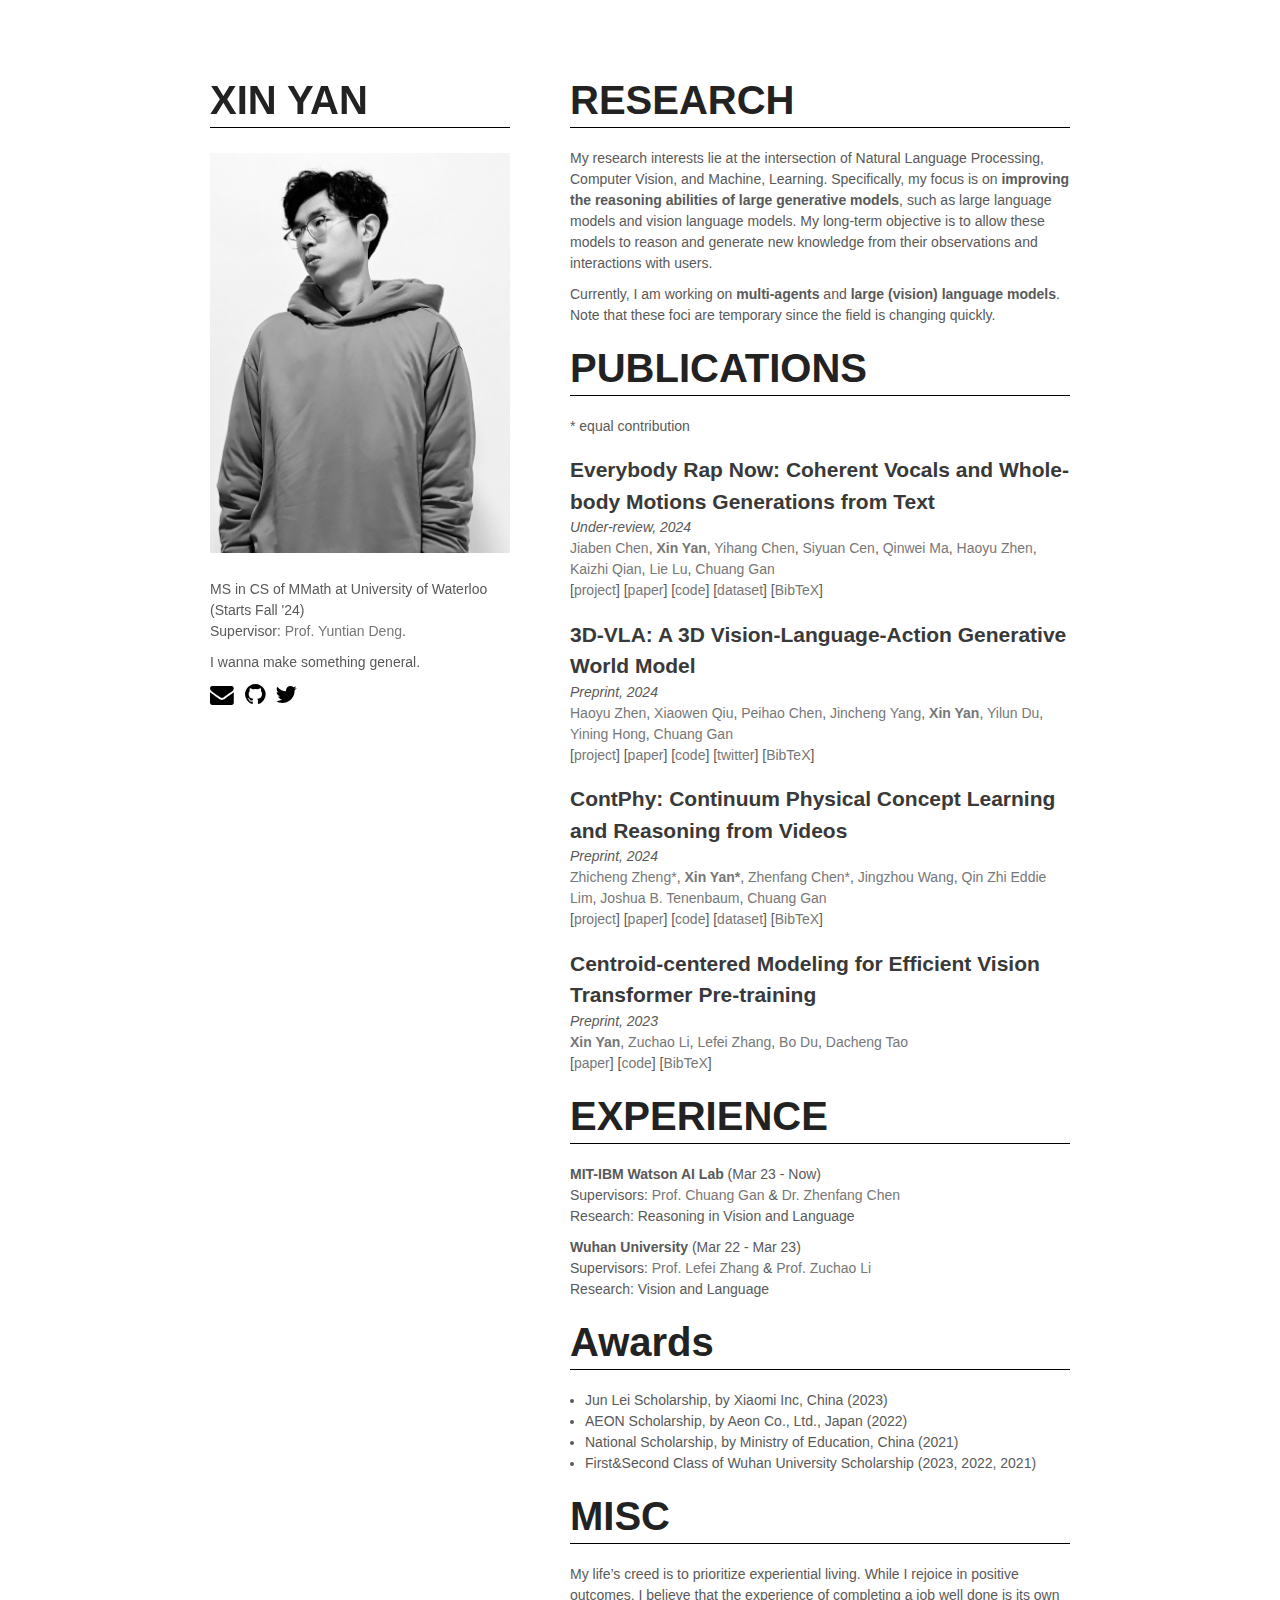
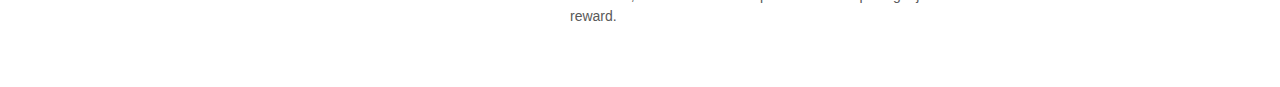
==== index.html @ b2d0b1ea "Mar 15 update-2" ====
<!DOCTYPE html>
<html lang=" en-US">

<head>
    <meta charset="UTF-8">
    <meta http-equiv="X-UA-Compatible" content="IE=edge">
    <meta name="viewport" content="width=device-width, initial-scale=1">

    <!-- Begin Jekyll SEO tag v2.8.0 -->
<title>Xin Yan | Wuhan University</title>
<meta name="generator" content="Jekyll v4.3.2" />
<meta property="og:title" content="Xin Yan" />
<meta property="og:locale" content="en_US" />
<meta name="description" content="Wuhan University" />
<meta property="og:description" content="Wuhan University" />
<meta property="og:site_name" content="Xin Yan" />
<meta property="og:type" content="website" />
<meta name="twitter:card" content="summary" />
<meta property="twitter:title" content="Xin Yan" />
<meta name="twitter:site" content="@" />
<script type="application/ld+json">
{"@context":"https://schema.org","@type":"WebSite","description":"Wuhan University","headline":"Xin Yan","name":"Xin Yan","publisher":{"@type":"Organization","logo":{"@type":"ImageObject","url":"/assets/img/self_new.jpg"}},"url":"/"}</script>
<!-- End Jekyll SEO tag -->

    <!-- <link rel="stylesheet" href="/assets/css/style.css?v="> -->
    <link rel="stylesheet" href="/assets/css/style.css">
    <link rel="stylesheet" href="/assets/css/pygment_trac.css">
    <link rel="stylesheet" href="/assets/libs/font-awesome-4.7.0/css/font-awesome.css">
    <link rel="icon" type="image/png" href=/assets/img/icon.png>
    <link rel="shortcut icon" type="image/png" href=/assets/img/icon.png>
    <!--[if lt IE 9]>
    <script src="https://cdnjs.cloudflare.com/ajax/libs/html5shiv/3.7.3/html5shiv.min.js"></script>
    <![endif]-->
    <!-- start custom head snippets, customize with your own _includes/head-custom.html file -->

<!-- Setup Google Analytics -->

  <script>
    (function(i,s,o,g,r,a,m){i['GoogleAnalyticsObject']=r;i[r]=i[r]||function(){
    (i[r].q=i[r].q||[]).push(arguments)},i[r].l=1*new Date();a=s.createElement(o),
            m=s.getElementsByTagName(o)[0];a.async=1;a.src=g;m.parentNode.insertBefore(a,m)
        })(window,document,'script','//www.google-analytics.com/analytics.js','ga');
    ga('create', 'G-QGDTKQE2GW', 'auto');
    ga('send', 'pageview');
  </script>



<!-- You can set your favicon here -->
<!-- link rel="shortcut icon" type="image/x-icon" href="/favicon.ico" -->

<!-- end custom head snippets -->

    <style>
        #copy-message-success {
          transition: opacity 0.5s ease;
        }
        #copy-message-failed {
          transition: opacity 0.5s ease;
        }
    </style>
</head>

<body>
    <div class="wrapper">
        <header>
            <h1>XIN YAN</a></h1>
            <hr>

            
            <img id="portrait" src="/assets/img/self_new.jpg">
            

            <!-- <p>Wuhan University</p> -->
            <p>MS in CS of MMath at University of Waterloo (Starts Fall '24)<br>Supervisor: <a href='https://yuntiandeng.com/'>Prof. Yuntian Deng</a>.</p>
            <p>I wanna make something general.</p>

            <a href="mailto:cakeyanxin@gmail.com">
                <span style="cursor: pointer">
                    <style>
                        .fa-s {
                            font-size: 1.6em !important;
                        }

                        ;
                    </style>
                    <i class="fa fa-envelope fa-s" aria-hidden="true" style="color: black"></i>
                </span>
            </a>

            &thinsp;


            <span onclick="window.open('https://github.com/cakeyan')" style="cursor: pointer">
                <style>
                    .fa-s {
                        font-size: 1.7em !important;
                    }

                    ;
                </style>
                <i class="fa fa-github fa-s" aria-hidden="true" style="color: black"></i>
            </span>

            &thinsp;

            <span onclick="window.open('https://twitter.com/cakeyan9')" style="cursor: pointer">
                <style>
                    .fa-s {
                        font-size: 1.7em !important;
                    }

                    ;
                </style>
                <i class="fa fa-twitter fa-s" aria-hidden="true" style="color: black"></i>
            </span>

        </header>
        <section>

            <!-- [Link to another page](./another-page.html). -->

<h1 id="research">RESEARCH</h1>

<hr />

<p>My research interests lie at the intersection of Natural Language Processing, Computer Vision, and Machine, Learning. Specifically, my focus is on <strong>improving the reasoning abilities of large generative models</strong>, such as large language models and vision language models. My long-term objective is to allow these models to reason and generate new knowledge from their observations and interactions with users.</p>

<p>Currently, I am working on <strong>multi-agents</strong> and <strong>large (vision) language models</strong>. Note that these foci are temporary since the field is changing quickly.</p>

<h1 id="publications">PUBLICATIONS</h1>

<hr />

<p>* equal contribution</p>

<h2 id="everybody-rap-now-coherent-vocals-and-whole-body-motions-generations-from-text">Everybody Rap Now: Coherent Vocals and Whole-body Motions Generations from Text</h2>

<p><em>Under-review, 2024</em><br />
<a href="https://jiabenchen.github.io/">Jiaben Chen</a>, <strong><a href="https://cakeyan.github.io/">Xin Yan</a></strong>, <a href="https://openreview.net/profile?id=~Yihang_Chen3">Yihang Chen</a>, <a href="https://scholar.google.com/citations?hl=zh-CN&amp;user=U6q4B1UAAAAJ">Siyuan Cen</a>, <a href="https://github.com/Aquahorse">Qinwei Ma</a>, <a href="https://haoyuzhen.com/">Haoyu Zhen</a>, <a href="https://dblp.org/pid/212/6254.html">Kaizhi Qian</a>, <a href="https://scholar.google.com/citations?hl=en&amp;user=EEds7hMAAAAJ">Lie Lu</a>, <a href="http://people.csail.mit.edu/ganchuang/">Chuang Gan</a><br />
[<a href="https://rapverseai.github.io/">project</a>] [<a href="./not_found.html">paper</a>] [<a href="./not_found.html">code</a>] [<a href="./not_found.html">dataset</a>] [<a href="./not_found.html">BibTeX</a>]</p>

<h2 id="3d-vla-a-3d-vision-language-action-generative-world-model">3D-VLA: A 3D Vision-Language-Action Generative World Model</h2>

<p><em>Preprint, 2024</em><br />
<a href="https://haoyuzhen.com/">Haoyu Zhen</a>, <a href="https://openreview.net/profile?id=~Xiaowen_Qiu1">Xiaowen Qiu</a>, <a href="https://peihaochen.github.io/">Peihao Chen</a>, <a href="https://github.com/Yang-Chincheng">Jincheng Yang</a>, <strong><a href="https://cakeyan.github.io/">Xin Yan</a></strong>, <a href="https://yilundu.github.io/">Yilun Du</a>, <a href="https://evelinehong.github.io/">Yining Hong</a>, <a href="http://people.csail.mit.edu/ganchuang/">Chuang Gan</a><br />
[<a href="https://vis-www.cs.umass.edu/3dvla/">project</a>] [<a href="https://arxiv.org/abs/2403.09631">paper</a>] [<a href="https://github.com/UMass-Foundation-Model/3D-VLA">code</a>] [<a href="https://twitter.com/_akhaliq/status/1768490310290530385">twitter</a>]  [<a href="./BibTeX/bib_3dvla.html">BibTeX</a>]</p>

<h2 id="contphy-continuum-physical-concept-learning-and-reasoning-from-videos">ContPhy: Continuum Physical Concept Learning and Reasoning from Videos</h2>

<p><em>Preprint, 2024</em><br />
<a href="https://zzcnewly.github.io/">Zhicheng Zheng*</a>, <strong><a href="https://cakeyan.github.io/">Xin Yan*</a></strong>, <a href="https://zfchenunique.github.io/">Zhenfang Chen*</a>, <a href="https://openreview.net/profile?id=~Jingzhou_Wang3">Jingzhou Wang</a>, <a href="https://www.linkedin.com/in/eddie-lim-ab121a25b/">Qin Zhi Eddie Lim</a>, <a href="https://web.mit.edu/cocosci/josh.html">Joshua B. Tenenbaum</a>, <a href="http://people.csail.mit.edu/ganchuang/">Chuang Gan</a><br />
[<a href="https://physical-reasoning-project.github.io/">project</a>] [<a href="https://arxiv.org/abs/2402.06119">paper</a>] [<a href="./not_found.html">code</a>] [<a href="./not_found.html">dataset</a>] [<a href="./BibTeX/bib_contphy.html">BibTeX</a>]</p>

<h2 id="centroid-centered-modeling-for-efficient-vision-transformer-pre-training">Centroid-centered Modeling for Efficient Vision Transformer Pre-training</h2>

<p><em>Preprint, 2023</em><br />
<strong><a href="https://cakeyan.github.io">Xin Yan</a></strong>, <a href="https://zcli-charlie.github.io/">Zuchao Li</a>, <a href="https://scholar.google.com/citations?user=BLKHwNwAAAAJ&amp;hlhome">Lefei Zhang</a>, <a href="https://scholar.google.com/citations?user=Shy1gnMAAAAJ&amp;hl">Bo Du</a>, <a href="https://scholar.google.com/citations?user=RwlJNLcAAAAJ&amp;hl">Dacheng Tao</a><br />
[<a href="https://arxiv.org/abs/2303.04664">paper</a>] [<a href="./not_found.html">code</a>] [<a href="./BibTeX/bib_ccvit.html">BibTeX</a>]</p>

<h1 id="experience">EXPERIENCE</h1>

<hr />

<p><strong>MIT-IBM Watson AI Lab</strong> (Mar 23 - Now) <br />
Supervisors: <a href="http://people.csail.mit.edu/ganchuang/">Prof. Chuang Gan</a> &amp; <a href="https://zfchenunique.github.io/">Dr. Zhenfang Chen</a> <br />
Research: Reasoning in Vision and Language</p>

<p><strong>Wuhan University</strong> (Mar 22 - Mar 23) <br />
Supervisors: <a href="https://scholar.google.com/citations?user=BLKHwNwAAAAJ&amp;hl">Prof. Lefei Zhang</a> &amp;  <a href="https://zcli-charlie.github.io/">Prof. Zuchao Li</a><br />
Research: Vision and Language</p>

<h1 id="awards">Awards</h1>

<hr />

<ul>
  <li>Jun Lei Scholarship, by Xiaomi Inc, China (2023)</li>
  <li>AEON Scholarship, by Aeon Co., Ltd., Japan (2022)</li>
  <li>National Scholarship, by Ministry of Education, China (2021)</li>
  <li>First&amp;Second Class of Wuhan University Scholarship (2023, 2022, 2021)</li>
</ul>

<h1 id="misc">MISC</h1>

<hr />

<p>My life’s creed is to prioritize experiential living. While I rejoice in positive outcomes, I believe that the experience of completing a job well done is its own reward.</p>



        </section>

    </div>
    <script src="/assets/js/scale.fix.js"></script>

    <div id="copy-message-success" style="display: none; position: fixed; bottom: 20px; right: 20px; background-color: #f0f0f0; padding: 10px; border-radius: 5px; box-shadow: 0 2px 4px rgba(0, 0, 0, 0.2);">BibTeX copied to clipboard successfully!</div>
    <div id="copy-message-failed" style="display: none; position: fixed; bottom: 20px; right: 20px; background-color: #f0f0f0; padding: 10px; border-radius: 5px; box-shadow: 0 2px 4px rgba(0, 0, 0, 0.2);">BibTeX copied to clipboard failed!</div>
    <script>
    function copyToClipboard() {
    var text = document.getElementById("text-to-copy").innerText.trim() + "\n";
    navigator.clipboard.writeText(text).then(function() {
        var message = document.getElementById("copy-message-success");
        message.style.display = "block";
        setTimeout(function() {
        message.style.opacity = "1";
        setTimeout(function() {
            message.style.opacity = "0";
            setTimeout(function() {
            message.style.display = "none";
            }, 500);
        }, 2000);
        }, 10);
    }, function(err) {
        console.error('BibTeX copied to clipboard failed!', err);
        var message = document.getElementById("copy-message-failed");
        message.style.display = "block";
        setTimeout(function() {
        message.style.opacity = "1";
        setTimeout(function() {
            message.style.opacity = "0";
            setTimeout(function() {
            message.style.display = "none";
            }, 500);
        }, 2000);
        }, 10);
    });
    }
    </script>
</body>

</html>
---- assets/css/style.css ----
body {
    background-color: #fff;
    padding:50px;
    font: 14px/1.5 -apple-system, BlinkMacSystemFont, "Segoe UI", Roboto, Oxygen, Ubuntu, Cantarell, "Fira Sans", "Droid Sans", "Helvetica Neue", Arial, sans-serif, "Apple Color Emoji", "Segoe UI Emoji", "Segoe UI Symbol";
    color:#595959;
    font-weight:400;
  }
  
  p, ul, ol, table, pre, dl {
    margin:0 0 20px;
  }
  
  h1 {
    color:#222;
    margin-top: 20px;
    margin-bottom: 5px;
    line-height:1.1;
    font-size:40px;
    font-weight: 800;
  }
  
  h2 {
      color:#393939;
      margin-bottom:0px;
      font-weight: 600;
  }
  
  p {
    margin-bottom: 10px;
  }
  
  #portrait {
      margin-top:5px;
      margin-bottom:20px;
  }
  
  h3, h4, h5 {
    color:#494949;
    font-weight: 400;
  }

  h6 {
    color:#595959;
    font-size: 14px;
    font-weight: 400;
    margin-top: inherit;
    margin-bottom: inherit;
    line-height: inherit;
  }

  h6 a {
    text-decoration:none;
    color:#595959;
  }

  h6 a:hover {
    color:#800;
  }
  
  a {
      text-decoration:none;
  }
  
  a:hover {
    color:#800;
  }
  
  a small {
    font-size:11px;
    margin-top:-0.3em;
    display:block;
  }
  
  .wrapper {
    width:860px;
    margin:0 auto;
  }
  
  blockquote {
    border-left:1px solid #e5e5e5;
    margin:0;
    padding:0 0 0 20px;
    font-style:italic;
  }
  
  code, pre {
    font-family:Monaco, Bitstream Vera Sans Mono, Lucida Console, Terminal, Consolas, Liberation Mono, DejaVu Sans Mono, Courier New, monospace;
    color:#333;
  }
  
  pre {
    padding:8px 15px;
    background: #f8f8f8;
    border-radius:5px;
    border:1px solid #e5e5e5;
    overflow-x: auto;
  }
  
  table {
    width:100%;
    border-collapse:collapse;
  }
  
  th, td {
    text-align:left;
    padding:5px 10px;
    border-bottom:1px solid #e5e5e5;
  }
  
  dt {
    color:#444;
    font-weight:500;
  }
  
  th {
    color:#444;
  }
  
  img {
    max-width:100%;
  }
  
  header {
    width:300px;
    float:left;
    position:fixed;
    -webkit-font-smoothing:subpixel-antialiased;
  }
  
  ul {
    /* list-style:none; */
    padding: 0;
    margin-left:15px;
  }
  
  ol {
    padding:0;
  }
  
  
  header li {
    width:25px;
    height:25px;
    float:left;
    margin-right:10px;
  }
  
  a {
    color:#777;
  }
  
  header ul a {
    /* font-size:16px; */
    display:block;
    padding-top:6px;
  }
  
  section {
    width:500px;
    float:right;
    padding-bottom:50px;
  }
  
  small {
    font-size:11px;
  }
  
  hr {
    border:0;
    background:#e5e5e5;
    height:1px;
    margin:0 0 20px;
  }
  
  footer {
    width:270px;
    float:left;
    position:fixed;
    bottom:50px;
    -webkit-font-smoothing:subpixel-antialiased;
  }
  
  @media print, screen and (max-width: 960px) {
  
    div.wrapper {
      width:auto;
      margin:0;
    }
  
    header, section, footer {
      float:none;
      position:static;
      width:auto;
    }
  
    header {
      padding-right:320px;
    }
  
    section {
      border:1px solid #e5e5e5;
      border-width:1px 0;
      padding:20px 0;
      margin:0 0 20px;
    }
  
    header a small {
      display:inline;
    }
  
    header ul {
      position:absolute;
      right:50px;
      top:52px;
    }
  }
  
  @media print, screen and (max-width: 720px) {
    body {
      word-wrap:break-word;
    }
  
    header {
      padding:0;
    }
  
    header ul, header p.view {
      position:static;
    }
  
    pre, code {
      word-wrap:normal;
    }
  }
  
  @media print, screen and (max-width: 480px) {
    body {
      padding:15px;
    }
  
    header ul {
      width:99%;
    }
  
    /* header li, header ul li + li + li { */
    /*   width:33%; */
    /* } */
  }
  
  @media print {
    body {
      padding:0.4in;
      font-size:12pt;
      color:#444;
    }
  }
  
  .tooltip {
    position: relative;
    display: inline-block;
  }
  
  /* Tooltip text */
  .tooltip .tooltiptext {
    visibility: hidden;
    background-color: white;
    color: #595959;
    text-align: left;
   
    /* Position the tooltip text - see examples below! */
    position: absolute;
    top: 100%;
  }
  
  /* Show the tooltip text when you mouse over the tooltip container */
  .tooltip:hover .tooltiptext {
    visibility: visible;
  }
  
  hr {
    height:1px;
    background: black;
    margin-bottom: 20px;
  }
---- assets/css/style.css ----
body {
    background-color: #fff;
    padding:50px;
    font: 14px/1.5 -apple-system, BlinkMacSystemFont, "Segoe UI", Roboto, Oxygen, Ubuntu, Cantarell, "Fira Sans", "Droid Sans", "Helvetica Neue", Arial, sans-serif, "Apple Color Emoji", "Segoe UI Emoji", "Segoe UI Symbol";
    color:#595959;
    font-weight:400;
  }
  
  p, ul, ol, table, pre, dl {
    margin:0 0 20px;
  }
  
  h1 {
    color:#222;
    margin-top: 20px;
    margin-bottom: 5px;
    line-height:1.1;
    font-size:40px;
    font-weight: 800;
  }
  
  h2 {
      color:#393939;
      margin-bottom:0px;
      font-weight: 600;
  }
  
  p {
    margin-bottom: 10px;
  }
  
  #portrait {
      margin-top:5px;
      margin-bottom:20px;
  }
  
  h3, h4, h5 {
    color:#494949;
    font-weight: 400;
  }

  h6 {
    color:#595959;
    font-size: 14px;
    font-weight: 400;
    margin-top: inherit;
    margin-bottom: inherit;
    line-height: inherit;
  }

  h6 a {
    text-decoration:none;
    color:#595959;
  }

  h6 a:hover {
    color:#800;
  }
  
  a {
      text-decoration:none;
  }
  
  a:hover {
    color:#800;
  }
  
  a small {
    font-size:11px;
    margin-top:-0.3em;
    display:block;
  }
  
  .wrapper {
    width:860px;
    margin:0 auto;
  }
  
  blockquote {
    border-left:1px solid #e5e5e5;
    margin:0;
    padding:0 0 0 20px;
    font-style:italic;
  }
  
  code, pre {
    font-family:Monaco, Bitstream Vera Sans Mono, Lucida Console, Terminal, Consolas, Liberation Mono, DejaVu Sans Mono, Courier New, monospace;
    color:#333;
  }
  
  pre {
    padding:8px 15px;
    background: #f8f8f8;
    border-radius:5px;
    border:1px solid #e5e5e5;
    overflow-x: auto;
  }
  
  table {
    width:100%;
    border-collapse:collapse;
  }
  
  th, td {
    text-align:left;
    padding:5px 10px;
    border-bottom:1px solid #e5e5e5;
  }
  
  dt {
    color:#444;
    font-weight:500;
  }
  
  th {
    color:#444;
  }
  
  img {
    max-width:100%;
  }
  
  header {
    width:300px;
    float:left;
    position:fixed;
    -webkit-font-smoothing:subpixel-antialiased;
  }
  
  ul {
    /* list-style:none; */
    padding: 0;
    margin-left:15px;
  }
  
  ol {
    padding:0;
  }
  
  
  header li {
    width:25px;
    height:25px;
    float:left;
    margin-right:10px;
  }
  
  a {
    color:#777;
  }
  
  header ul a {
    /* font-size:16px; */
    display:block;
    padding-top:6px;
  }
  
  section {
    width:500px;
    float:right;
    padding-bottom:50px;
  }
  
  small {
    font-size:11px;
  }
  
  hr {
    border:0;
    background:#e5e5e5;
    height:1px;
    margin:0 0 20px;
  }
  
  footer {
    width:270px;
    float:left;
    position:fixed;
    bottom:50px;
    -webkit-font-smoothing:subpixel-antialiased;
  }
  
  @media print, screen and (max-width: 960px) {
  
    div.wrapper {
      width:auto;
      margin:0;
    }
  
    header, section, footer {
      float:none;
      position:static;
      width:auto;
    }
  
    header {
      padding-right:320px;
    }
  
    section {
      border:1px solid #e5e5e5;
      border-width:1px 0;
      padding:20px 0;
      margin:0 0 20px;
    }
  
    header a small {
      display:inline;
    }
  
    header ul {
      position:absolute;
      right:50px;
      top:52px;
    }
  }
  
  @media print, screen and (max-width: 720px) {
    body {
      word-wrap:break-word;
    }
  
    header {
      padding:0;
    }
  
    header ul, header p.view {
      position:static;
    }
  
    pre, code {
      word-wrap:normal;
    }
  }
  
  @media print, screen and (max-width: 480px) {
    body {
      padding:15px;
    }
  
    header ul {
      width:99%;
    }
  
    /* header li, header ul li + li + li { */
    /*   width:33%; */
    /* } */
  }
  
  @media print {
    body {
      padding:0.4in;
      font-size:12pt;
      color:#444;
    }
  }
  
  .tooltip {
    position: relative;
    display: inline-block;
  }
  
  /* Tooltip text */
  .tooltip .tooltiptext {
    visibility: hidden;
    background-color: white;
    color: #595959;
    text-align: left;
   
    /* Position the tooltip text - see examples below! */
    position: absolute;
    top: 100%;
  }
  
  /* Show the tooltip text when you mouse over the tooltip container */
  .tooltip:hover .tooltiptext {
    visibility: visible;
  }
  
  hr {
    height:1px;
    background: black;
    margin-bottom: 20px;
  }
---- assets/css/pygment_trac.css ----
.highlight  { background: #ffffff; }
.highlight .c { color: #999988; font-style: italic } /* Comment */
.highlight .err { color: #a61717; background-color: #e3d2d2 } /* Error */
.highlight .k { font-weight: bold } /* Keyword */
.highlight .o { font-weight: bold } /* Operator */
.highlight .cm { color: #999988; font-style: italic } /* Comment.Multiline */
.highlight .cp { color: #999999; font-weight: bold } /* Comment.Preproc */
.highlight .c1 { color: #999988; font-style: italic } /* Comment.Single */
.highlight .cs { color: #999999; font-weight: bold; font-style: italic } /* Comment.Special */
.highlight .gd { color: #000000; background-color: #ffdddd } /* Generic.Deleted */
.highlight .gd .x { color: #000000; background-color: #ffaaaa } /* Generic.Deleted.Specific */
.highlight .ge { font-style: italic } /* Generic.Emph */
.highlight .gr { color: #aa0000 } /* Generic.Error */
.highlight .gh { color: #999999 } /* Generic.Heading */
.highlight .gi { color: #000000; background-color: #ddffdd } /* Generic.Inserted */
.highlight .gi .x { color: #000000; background-color: #aaffaa } /* Generic.Inserted.Specific */
.highlight .go { color: #888888 } /* Generic.Output */
.highlight .gp { color: #555555 } /* Generic.Prompt */
.highlight .gs { font-weight: bold } /* Generic.Strong */
.highlight .gu { color: #800080; font-weight: bold; } /* Generic.Subheading */
.highlight .gt { color: #aa0000 } /* Generic.Traceback */
.highlight .kc { font-weight: bold } /* Keyword.Constant */
.highlight .kd { font-weight: bold } /* Keyword.Declaration */
.highlight .kn { font-weight: bold } /* Keyword.Namespace */
.highlight .kp { font-weight: bold } /* Keyword.Pseudo */
.highlight .kr { font-weight: bold } /* Keyword.Reserved */
.highlight .kt { color: #445588; font-weight: bold } /* Keyword.Type */
.highlight .m { color: #009999 } /* Literal.Number */
.highlight .s { color: #d14 } /* Literal.String */
.highlight .na { color: #008080 } /* Name.Attribute */
.highlight .nb { color: #0086B3 } /* Name.Builtin */
.highlight .nc { color: #445588; font-weight: bold } /* Name.Class */
.highlight .no { color: #008080 } /* Name.Constant */
.highlight .ni { color: #800080 } /* Name.Entity */
.highlight .ne { color: #990000; font-weight: bold } /* Name.Exception */
.highlight .nf { color: #990000; font-weight: bold } /* Name.Function */
.highlight .nn { color: #555555 } /* Name.Namespace */
.highlight .nt { color: #000080 } /* Name.Tag */
.highlight .nv { color: #008080 } /* Name.Variable */
.highlight .ow { font-weight: bold } /* Operator.Word */
.highlight .w { color: #bbbbbb } /* Text.Whitespace */
.highlight .mf { color: #009999 } /* Literal.Number.Float */
.highlight .mh { color: #009999 } /* Literal.Number.Hex */
.highlight .mi { color: #009999 } /* Literal.Number.Integer */
.highlight .mo { color: #009999 } /* Literal.Number.Oct */
.highlight .sb { color: #d14 } /* Literal.String.Backtick */
.highlight .sc { color: #d14 } /* Literal.String.Char */
.highlight .sd { color: #d14 } /* Literal.String.Doc */
.highlight .s2 { color: #d14 } /* Literal.String.Double */
.highlight .se { color: #d14 } /* Literal.String.Escape */
.highlight .sh { color: #d14 } /* Literal.String.Heredoc */
.highlight .si { color: #d14 } /* Literal.String.Interpol */
.highlight .sx { color: #d14 } /* Literal.String.Other */
.highlight .sr { color: #009926 } /* Literal.String.Regex */
.highlight .s1 { color: #d14 } /* Literal.String.Single */
.highlight .ss { color: #990073 } /* Literal.String.Symbol */
.highlight .bp { color: #999999 } /* Name.Builtin.Pseudo */
.highlight .vc { color: #008080 } /* Name.Variable.Class */
.highlight .vg { color: #008080 } /* Name.Variable.Global */
.highlight .vi { color: #008080 } /* Name.Variable.Instance */
.highlight .il { color: #009999 } /* Literal.Number.Integer.Long */

.type-csharp .highlight .k { color: #0000FF }
.type-csharp .highlight .kt { color: #0000FF }
.type-csharp .highlight .nf { color: #000000; font-weight: normal }
.type-csharp .highlight .nc { color: #2B91AF }
.type-csharp .highlight .nn { color: #000000 }
.type-csharp .highlight .s { color: #A31515 }
.type-csharp .highlight .sc { color: #A31515 }
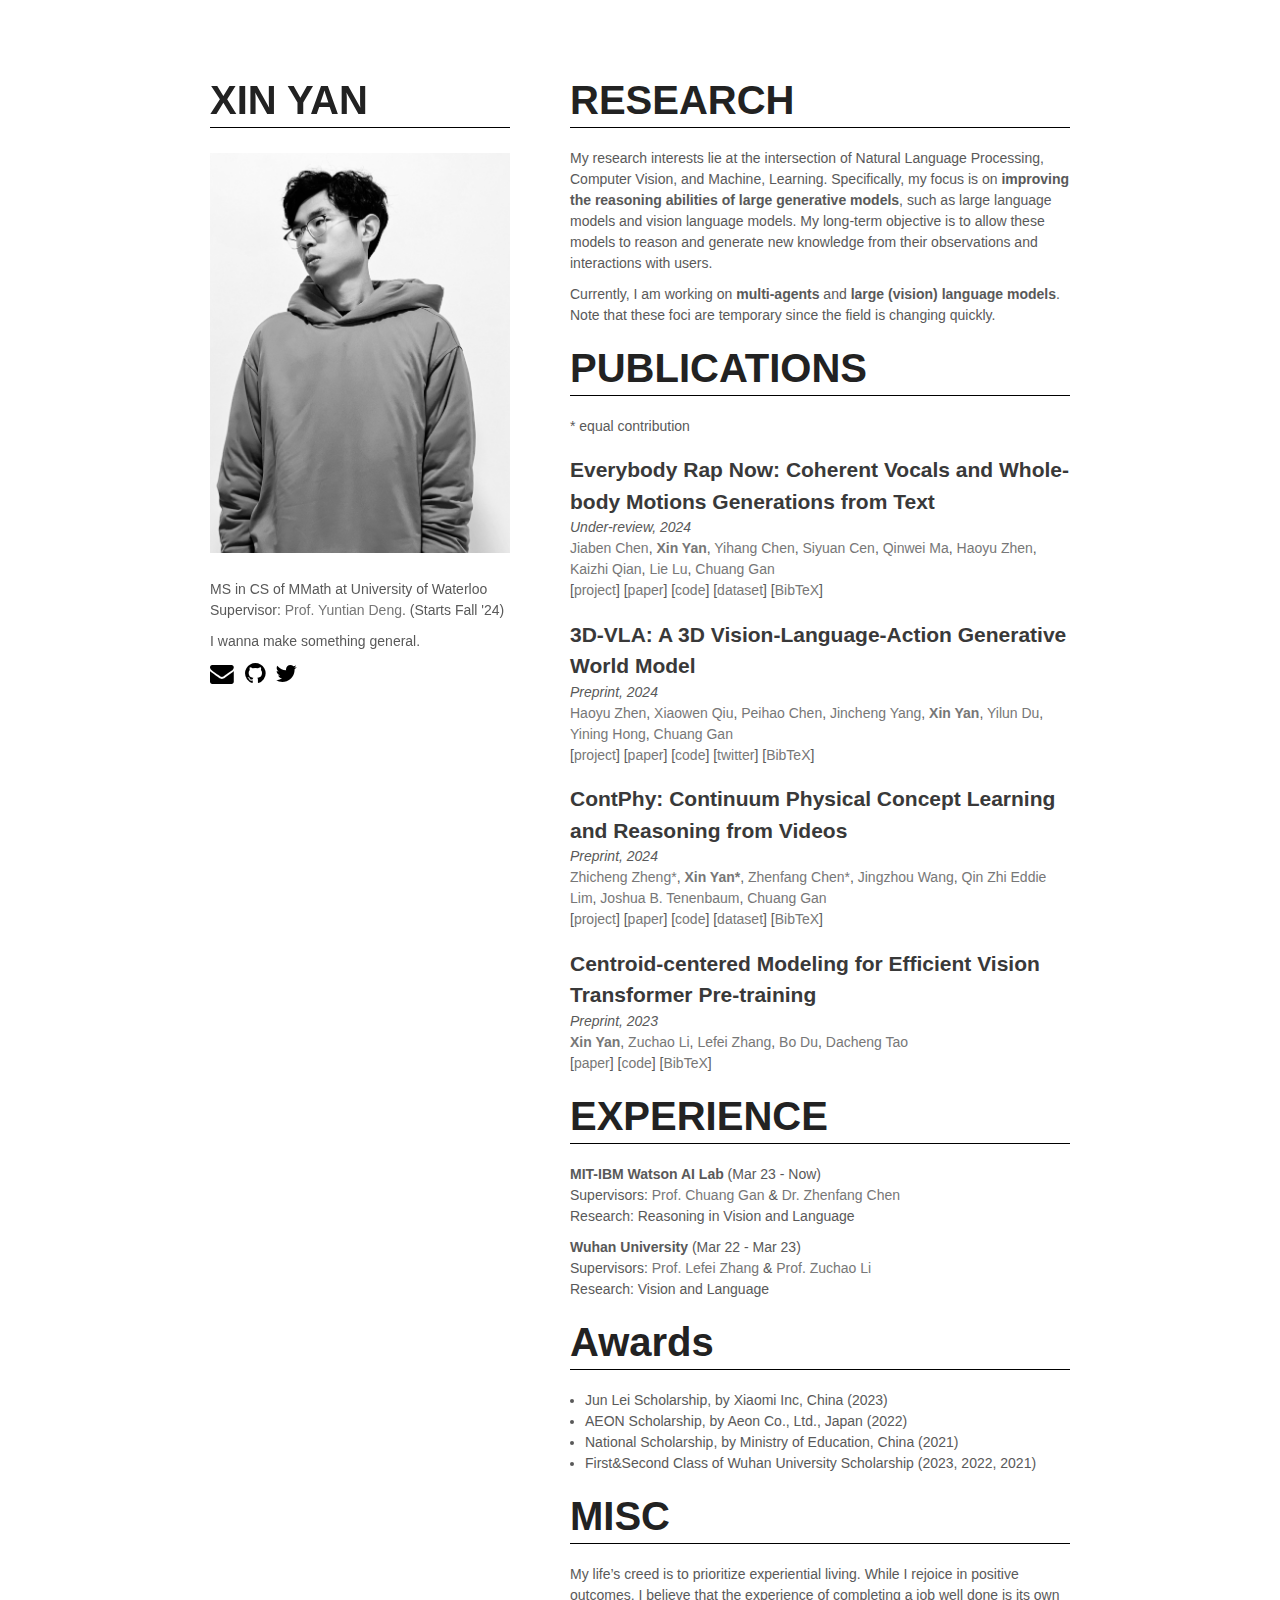
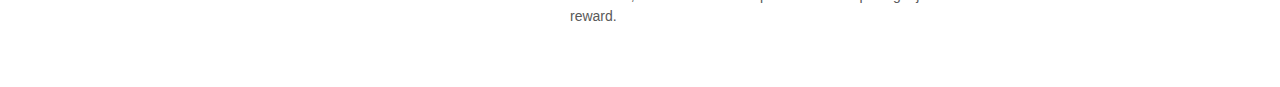
==== commit 9692605a: "Mar 15 update-3" ====
--- a/index.html
+++ b/index.html
@@ -72,7 +72,7 @@
             
 
             <!-- <p>Wuhan University</p> -->
-            <p>MS in CS of MMath at University of Waterloo (Starts Fall '24)<br>Supervisor: <a href='https://yuntiandeng.com/'>Prof. Yuntian Deng</a>.</p>
+            <p>MS in CS of MMath at University of Waterloo<br>Supervisor: <a href='https://yuntiandeng.com/'>Prof. Yuntian Deng</a>. (Starts Fall '24)</p>
             <p>I wanna make something general.</p>
 
             <a href="mailto:cakeyanxin@gmail.com">
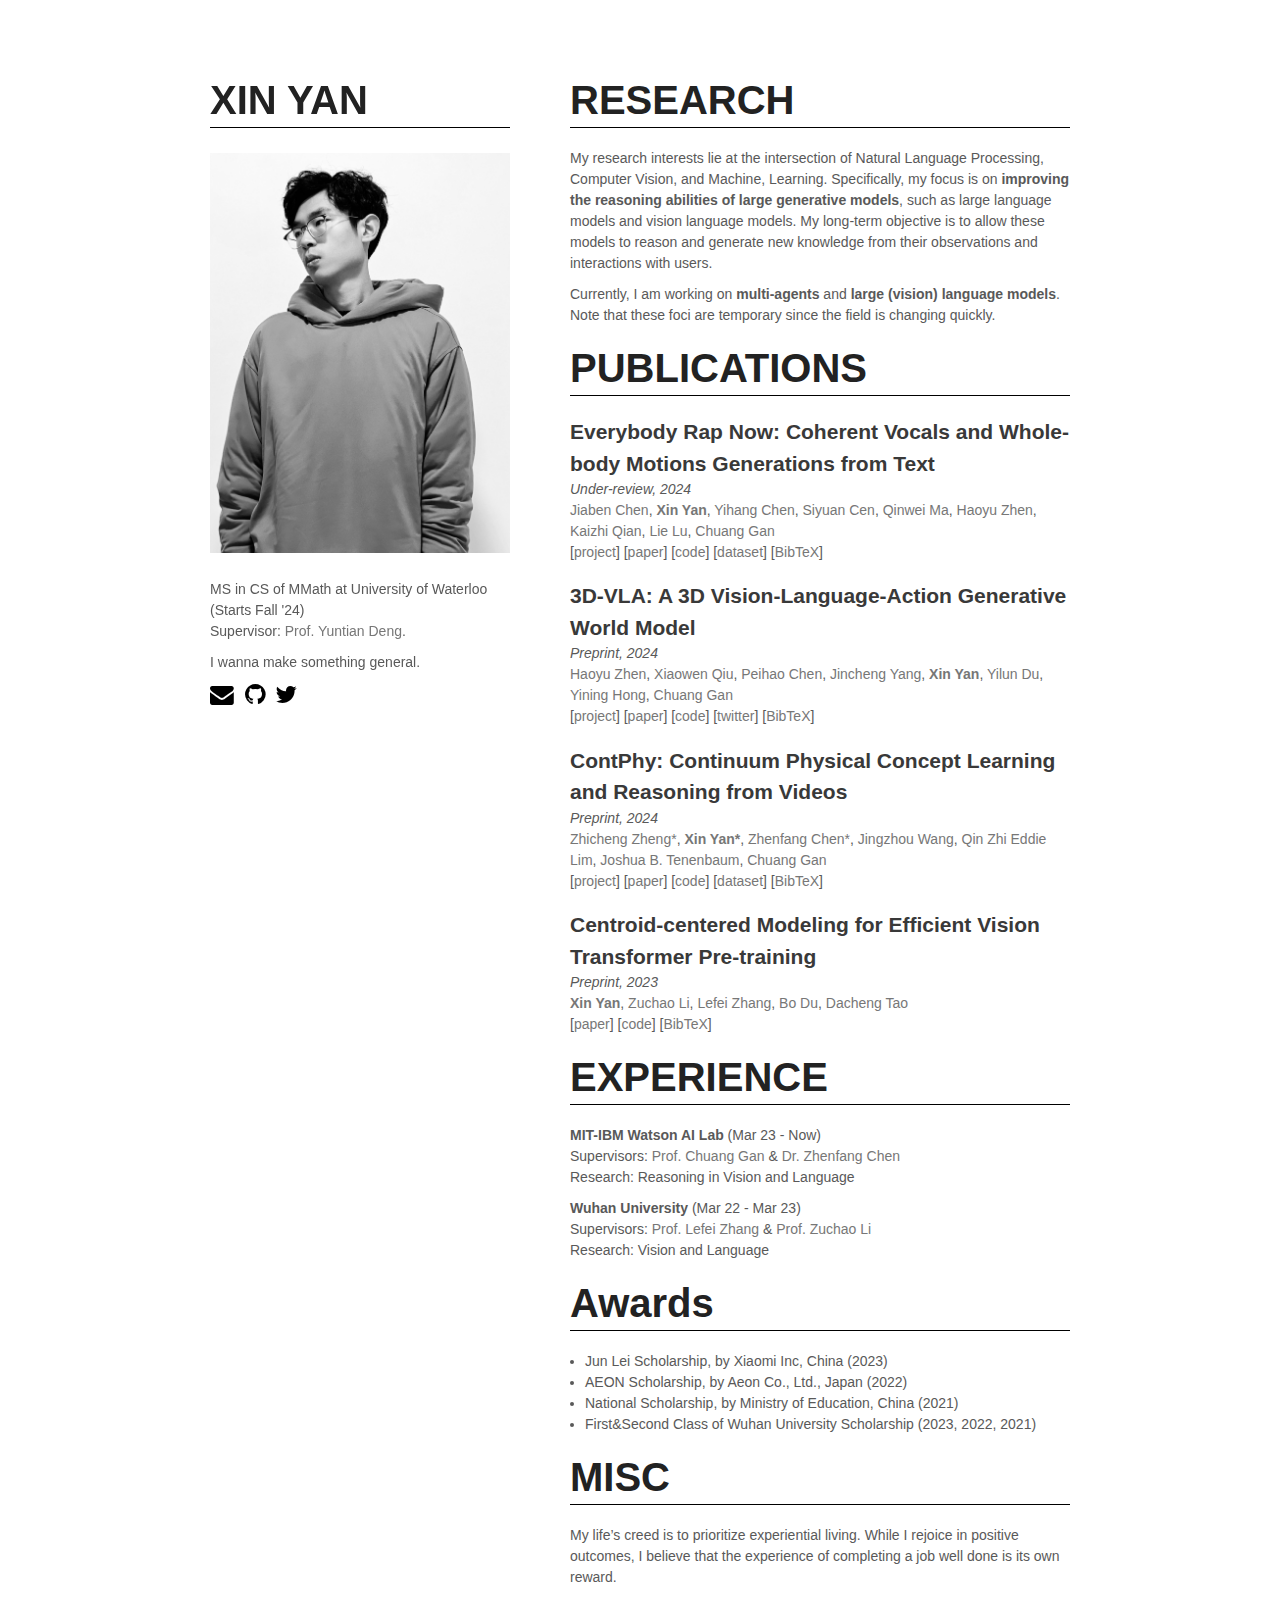
==== commit 9c5b1344: "Mar 15 update-3" ====
--- a/index.html
+++ b/index.html
@@ -72,7 +72,7 @@
             
 
             <!-- <p>Wuhan University</p> -->
-            <p>MS in CS of MMath at University of Waterloo<br>Supervisor: <a href='https://yuntiandeng.com/'>Prof. Yuntian Deng</a>. (Starts Fall '24)</p>
+            <p>MS in CS of MMath at University of Waterloo (Starts Fall '24)<br>Supervisor: <a href='https://yuntiandeng.com/'>Prof. Yuntian Deng</a>.</p>
             <p>I wanna make something general.</p>
 
             <a href="mailto:cakeyanxin@gmail.com">
@@ -132,7 +132,7 @@
 
 <hr />
 
-<p>* equal contribution</p>
+<!-- \* equal contribution  -->
 
 <h2 id="everybody-rap-now-coherent-vocals-and-whole-body-motions-generations-from-text">Everybody Rap Now: Coherent Vocals and Whole-body Motions Generations from Text</h2>
 
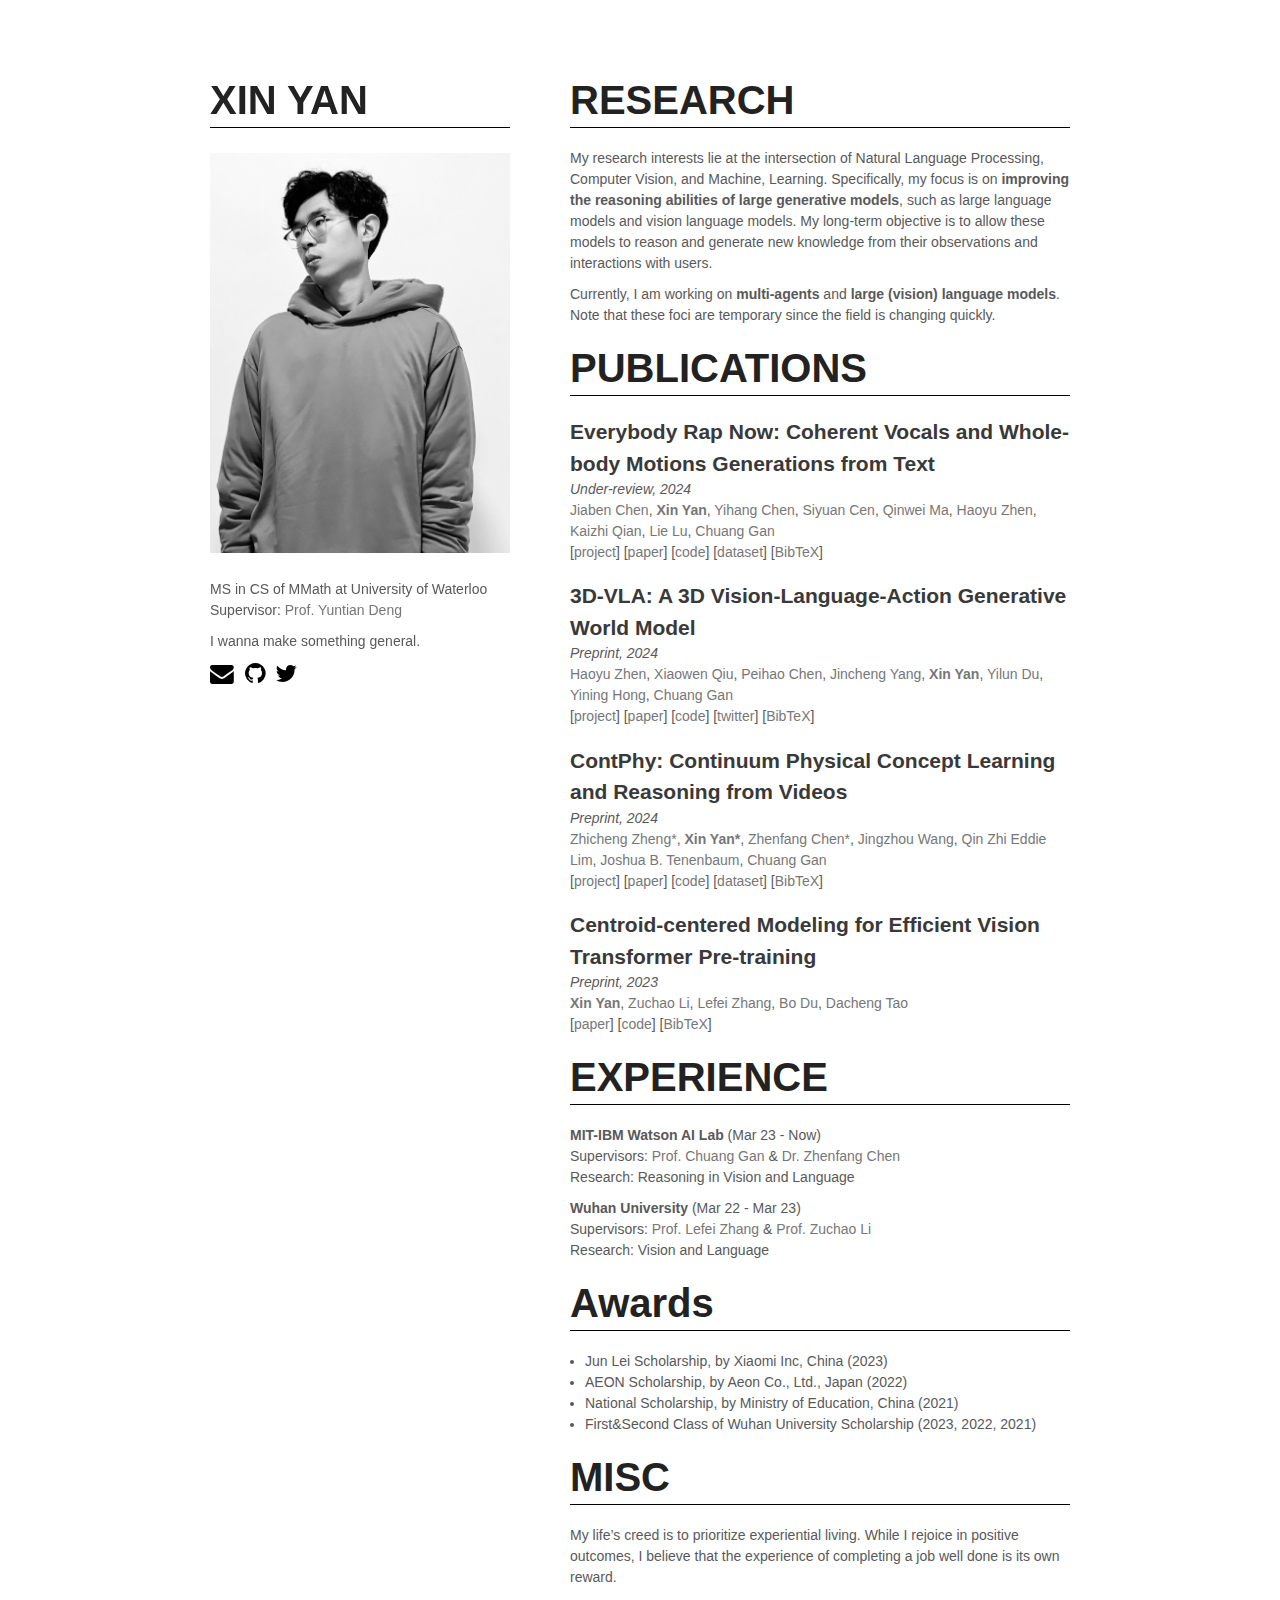
==== commit 9259edb1: "Apr 5 update" ====
--- a/index.html
+++ b/index.html
@@ -72,7 +72,7 @@
             
 
             <!-- <p>Wuhan University</p> -->
-            <p>MS in CS of MMath at University of Waterloo (Starts Fall '24)<br>Supervisor: <a href='https://yuntiandeng.com/'>Prof. Yuntian Deng</a>.</p>
+            <p>MS in CS of MMath at University of Waterloo<br>Supervisor: <a href='https://yuntiandeng.com/'>Prof. Yuntian Deng</a></p>
             <p>I wanna make something general.</p>
 
             <a href="mailto:cakeyanxin@gmail.com">
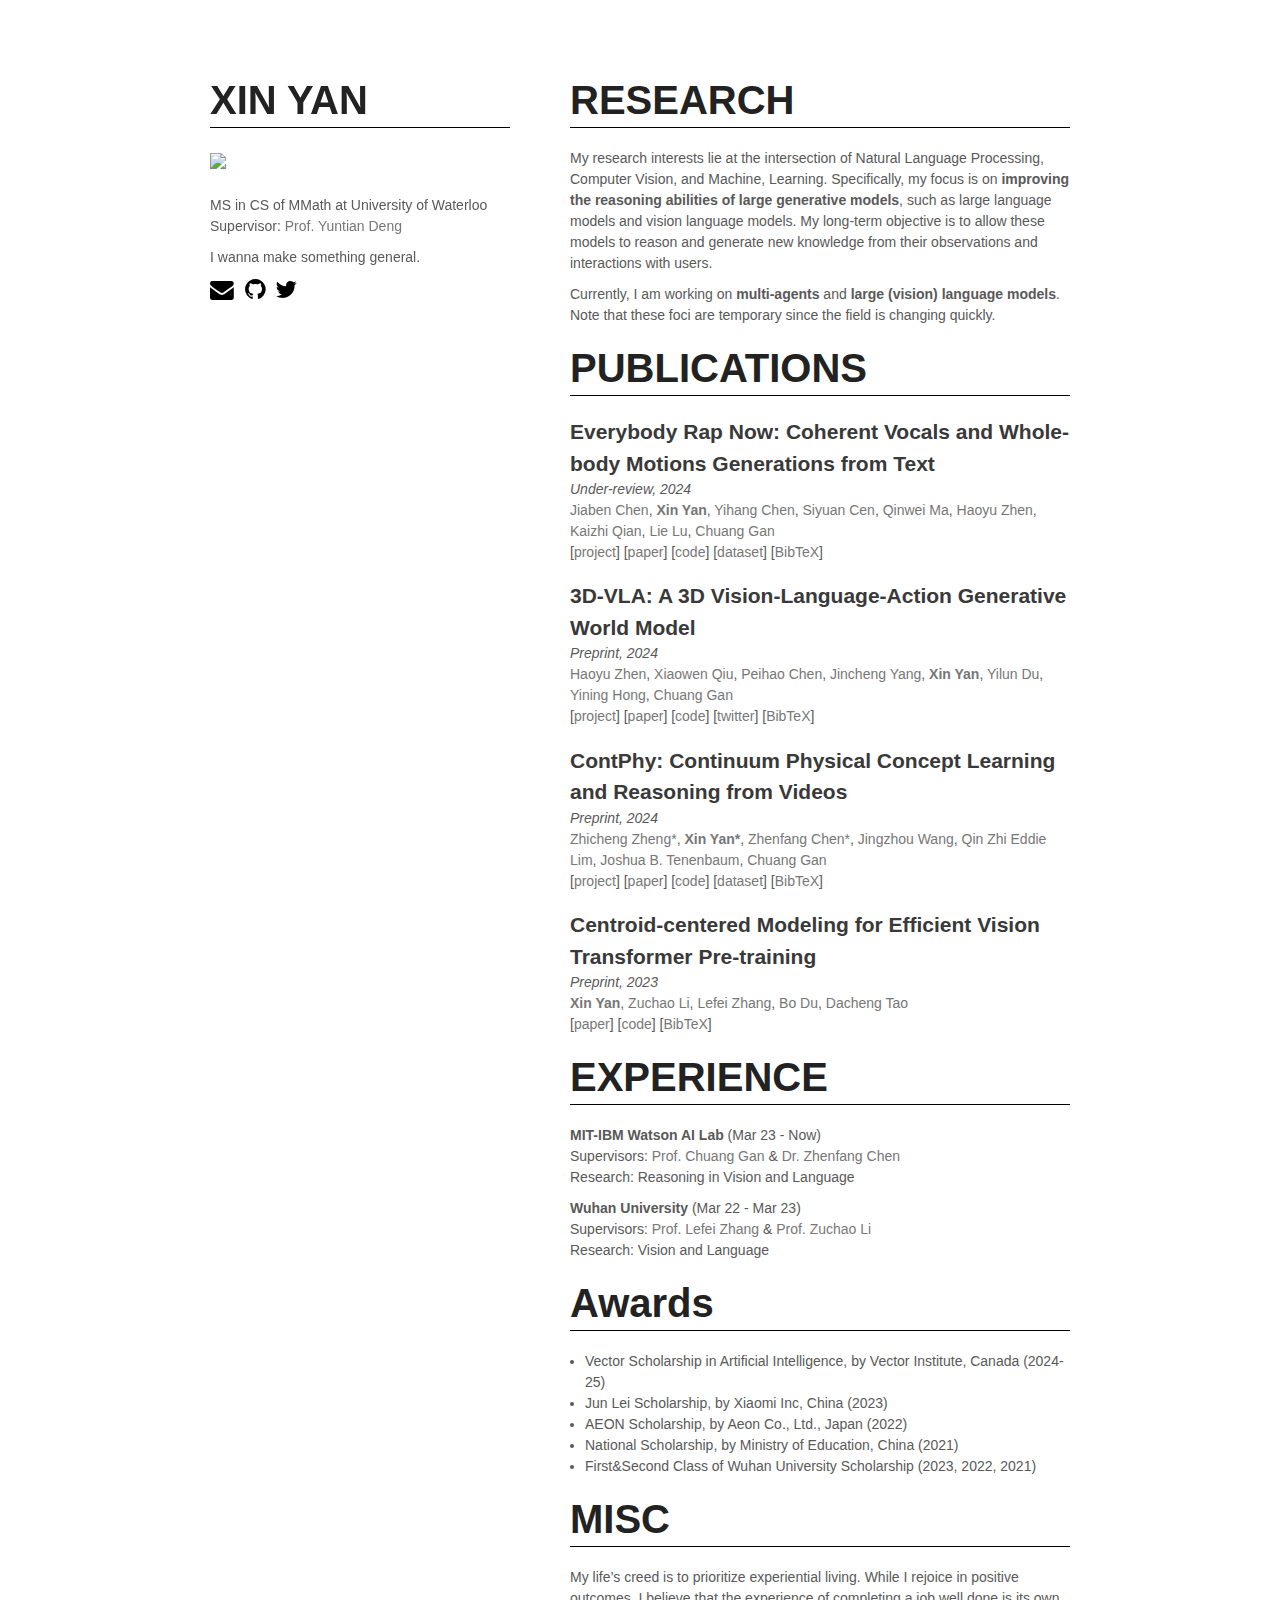
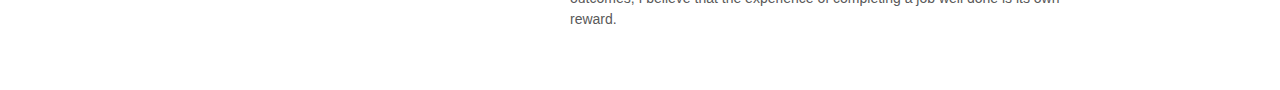
==== commit 49611228: "Apr 26 update" ====
--- a/index.html
+++ b/index.html
@@ -19,7 +19,7 @@
 <meta property="twitter:title" content="Xin Yan" />
 <meta name="twitter:site" content="@" />
 <script type="application/ld+json">
-{"@context":"https://schema.org","@type":"WebSite","description":"Wuhan University","headline":"Xin Yan","name":"Xin Yan","publisher":{"@type":"Organization","logo":{"@type":"ImageObject","url":"/assets/img/self_new.jpg"}},"url":"/"}</script>
+{"@context":"https://schema.org","@type":"WebSite","description":"Wuhan University","headline":"Xin Yan","name":"Xin Yan","publisher":{"@type":"Organization","logo":{"@type":"ImageObject","url":"/assets/img/selfie_new.jpg"}},"url":"/"}</script>
 <!-- End Jekyll SEO tag -->
 
     <!-- <link rel="stylesheet" href="/assets/css/style.css?v="> -->
@@ -68,7 +68,7 @@
             <hr>
 
             
-            <img id="portrait" src="/assets/img/self_new.jpg">
+            <img id="portrait" src="/assets/img/selfie_new.jpg">
             
 
             <!-- <p>Wuhan University</p> -->
@@ -175,6 +175,7 @@
 <hr />
 
 <ul>
+  <li>Vector Scholarship in Artificial Intelligence, by Vector Institute, Canada (2024-25)</li>
   <li>Jun Lei Scholarship, by Xiaomi Inc, China (2023)</li>
   <li>AEON Scholarship, by Aeon Co., Ltd., Japan (2022)</li>
   <li>National Scholarship, by Ministry of Education, China (2021)</li>
@@ -186,7 +187,6 @@
 <hr />
 
 <p>My life’s creed is to prioritize experiential living. While I rejoice in positive outcomes, I believe that the experience of completing a job well done is its own reward.</p>
-
 
 
         </section>
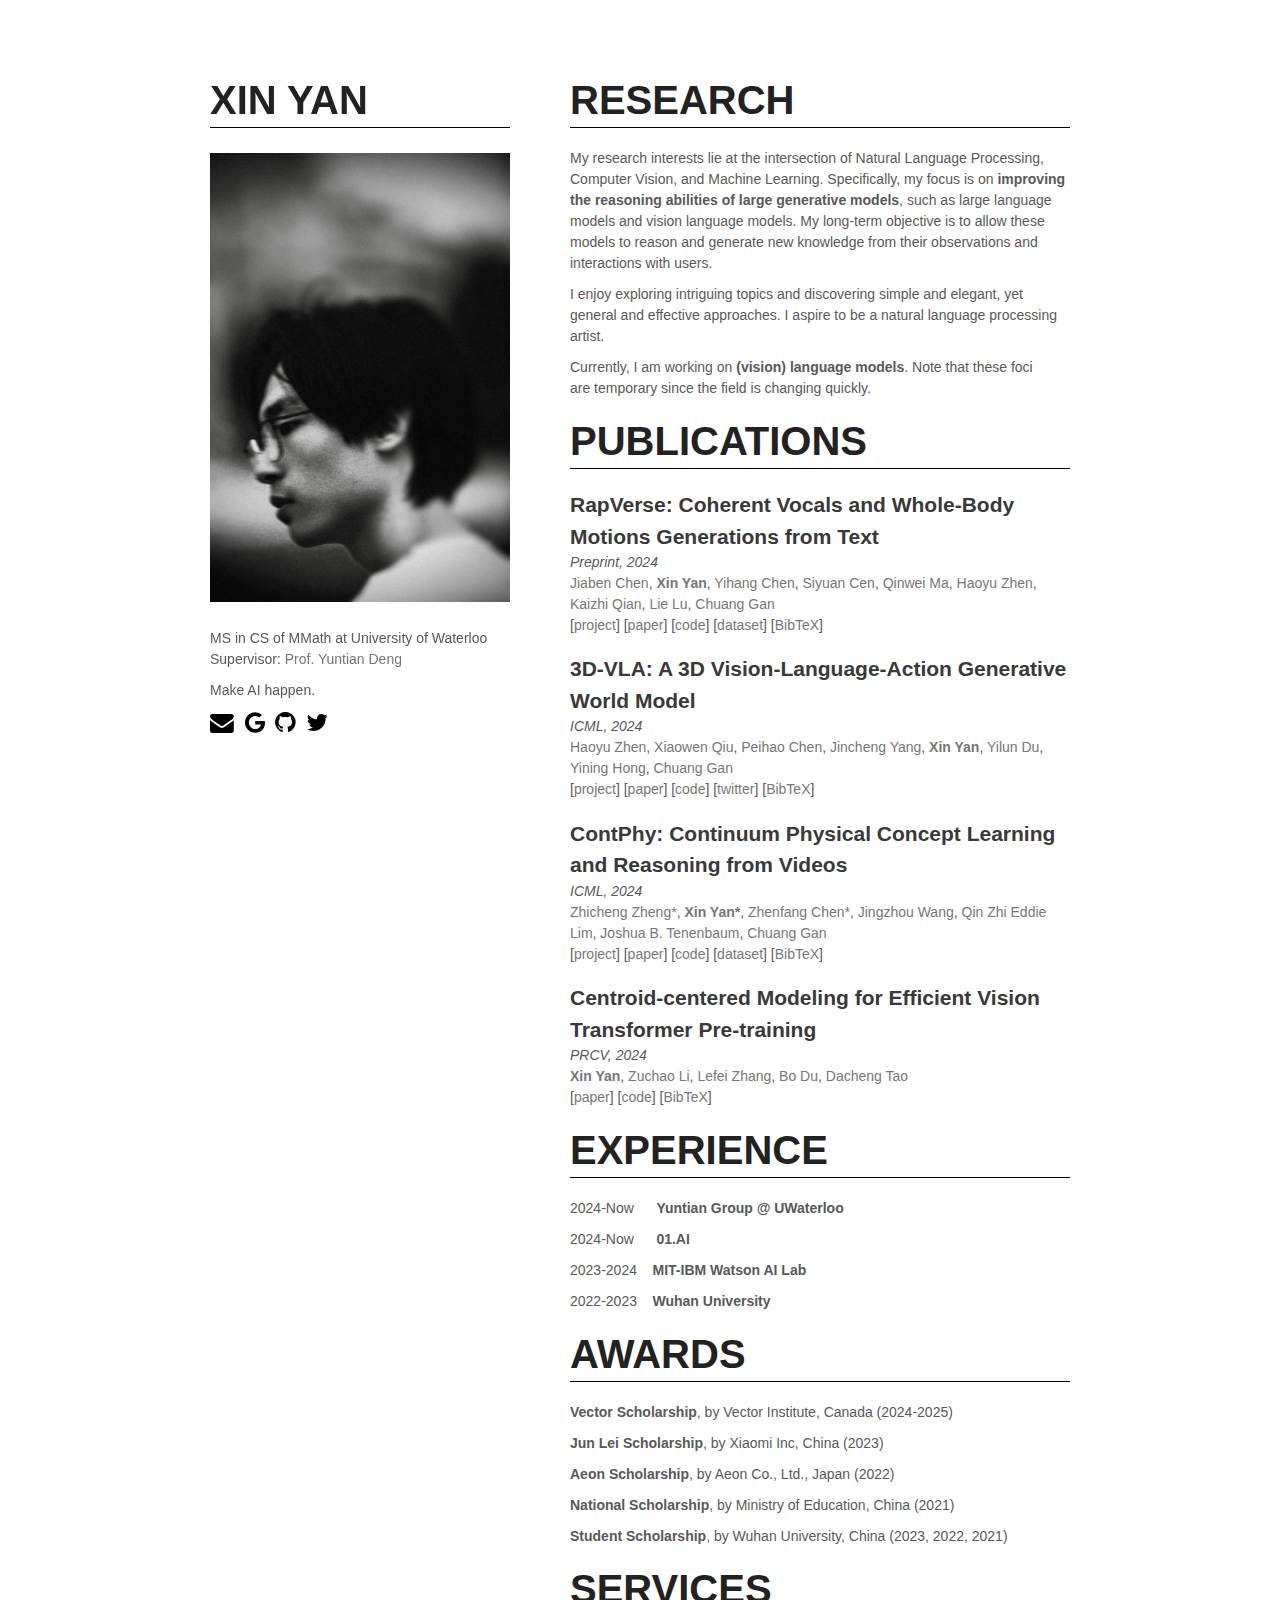
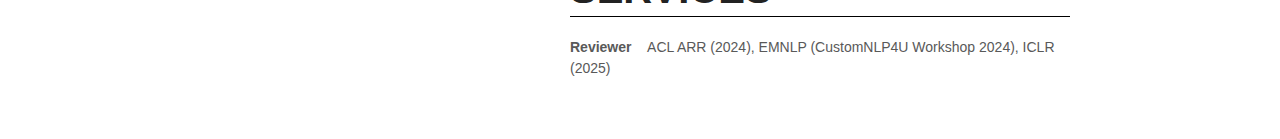
==== commit 2d620d3c: "Sep 7" ====
--- a/index.html
+++ b/index.html
@@ -7,19 +7,19 @@
     <meta name="viewport" content="width=device-width, initial-scale=1">
 
     <!-- Begin Jekyll SEO tag v2.8.0 -->
-<title>Xin Yan | Wuhan University</title>
+<title>Xin Yan | University of Waterloo</title>
 <meta name="generator" content="Jekyll v4.3.2" />
 <meta property="og:title" content="Xin Yan" />
 <meta property="og:locale" content="en_US" />
-<meta name="description" content="Wuhan University" />
-<meta property="og:description" content="Wuhan University" />
+<meta name="description" content="University of Waterloo" />
+<meta property="og:description" content="University of Waterloo" />
 <meta property="og:site_name" content="Xin Yan" />
 <meta property="og:type" content="website" />
 <meta name="twitter:card" content="summary" />
 <meta property="twitter:title" content="Xin Yan" />
 <meta name="twitter:site" content="@" />
 <script type="application/ld+json">
-{"@context":"https://schema.org","@type":"WebSite","description":"Wuhan University","headline":"Xin Yan","name":"Xin Yan","publisher":{"@type":"Organization","logo":{"@type":"ImageObject","url":"/assets/img/selfie_new.jpg"}},"url":"/"}</script>
+{"@context":"https://schema.org","@type":"WebSite","description":"University of Waterloo","headline":"Xin Yan","name":"Xin Yan","publisher":{"@type":"Organization","logo":{"@type":"ImageObject","url":"/assets/img/selfie_new.jpg"}},"url":"/"}</script>
 <!-- End Jekyll SEO tag -->
 
     <!-- <link rel="stylesheet" href="/assets/css/style.css?v="> -->
@@ -71,9 +71,9 @@
             <img id="portrait" src="/assets/img/selfie_new.jpg">
             
 
-            <!-- <p>Wuhan University</p> -->
+            <!-- <p>University of Waterloo</p> -->
             <p>MS in CS of MMath at University of Waterloo<br>Supervisor: <a href='https://yuntiandeng.com/'>Prof. Yuntian Deng</a></p>
-            <p>I wanna make something general.</p>
+            <p>Make AI happen.</p>
 
             <a href="mailto:cakeyanxin@gmail.com">
                 <span style="cursor: pointer">
@@ -90,6 +90,19 @@
 
             &thinsp;
 
+            <span onclick="window.open('https://scholar.google.com/citations?hl=en&user=YDjnsYYAAAAJ')" style="cursor: pointer">
+                <style>
+                    .fa-s {
+                        font-size: 1.7em !important;
+                    }
+
+                    ;
+                </style>
+                <i class="fa fa-google fa-s" aria-hidden="true" style="color: black"></i>
+            </span>
+
+            &thinsp;
+
 
             <span onclick="window.open('https://github.com/cakeyan')" style="cursor: pointer">
                 <style>
@@ -124,9 +137,11 @@
 
 <hr />
 
-<p>My research interests lie at the intersection of Natural Language Processing, Computer Vision, and Machine, Learning. Specifically, my focus is on <strong>improving the reasoning abilities of large generative models</strong>, such as large language models and vision language models. My long-term objective is to allow these models to reason and generate new knowledge from their observations and interactions with users.</p>
-
-<p>Currently, I am working on <strong>multi-agents</strong> and <strong>large (vision) language models</strong>. Note that these foci are temporary since the field is changing quickly.</p>
+<p>My research interests lie at the intersection of Natural Language Processing, Computer Vision, and Machine Learning. Specifically, my focus is on <strong>improving the reasoning abilities of large generative models</strong>, such as large language models and vision language models. My long-term objective is to allow these models to reason and generate new knowledge from their observations and interactions with users.</p>
+
+<p>I enjoy exploring intriguing topics and discovering simple and elegant, yet general and effective approaches. I aspire to be a natural language processing artist.</p>
+
+<p>Currently, I am working on <strong>(vision) language models</strong>. Note that these foci are temporary since the field is changing quickly.</p>
 
 <h1 id="publications">PUBLICATIONS</h1>
 
@@ -134,59 +149,61 @@
 
 <!-- \* equal contribution  -->
 
-<h2 id="everybody-rap-now-coherent-vocals-and-whole-body-motions-generations-from-text">Everybody Rap Now: Coherent Vocals and Whole-body Motions Generations from Text</h2>
-
-<p><em>Under-review, 2024</em><br />
+<h2 id="rapverse-coherent-vocals-and-whole-body-motions-generations-from-text">RapVerse: Coherent Vocals and Whole-Body Motions Generations from Text</h2>
+
+<p><em>Preprint, 2024</em><br />
 <a href="https://jiabenchen.github.io/">Jiaben Chen</a>, <strong><a href="https://cakeyan.github.io/">Xin Yan</a></strong>, <a href="https://openreview.net/profile?id=~Yihang_Chen3">Yihang Chen</a>, <a href="https://scholar.google.com/citations?hl=zh-CN&amp;user=U6q4B1UAAAAJ">Siyuan Cen</a>, <a href="https://github.com/Aquahorse">Qinwei Ma</a>, <a href="https://haoyuzhen.com/">Haoyu Zhen</a>, <a href="https://dblp.org/pid/212/6254.html">Kaizhi Qian</a>, <a href="https://scholar.google.com/citations?hl=en&amp;user=EEds7hMAAAAJ">Lie Lu</a>, <a href="http://people.csail.mit.edu/ganchuang/">Chuang Gan</a><br />
-[<a href="https://rapverseai.github.io/">project</a>] [<a href="./not_found.html">paper</a>] [<a href="./not_found.html">code</a>] [<a href="./not_found.html">dataset</a>] [<a href="./not_found.html">BibTeX</a>]</p>
+[<a href="https://jiabenchen.github.io/EverybodyRapNow/">project</a>] [<a href="https://arxiv.org/abs/2405.20336">paper</a>] [<a href="./not_found.html">code</a>] [<a href="./not_found.html">dataset</a>] [<a href="./BibTeX/bib_rapverse.html">BibTeX</a>]</p>
 
 <h2 id="3d-vla-a-3d-vision-language-action-generative-world-model">3D-VLA: A 3D Vision-Language-Action Generative World Model</h2>
 
-<p><em>Preprint, 2024</em><br />
+<p><em>ICML, 2024</em><br />
 <a href="https://haoyuzhen.com/">Haoyu Zhen</a>, <a href="https://openreview.net/profile?id=~Xiaowen_Qiu1">Xiaowen Qiu</a>, <a href="https://peihaochen.github.io/">Peihao Chen</a>, <a href="https://github.com/Yang-Chincheng">Jincheng Yang</a>, <strong><a href="https://cakeyan.github.io/">Xin Yan</a></strong>, <a href="https://yilundu.github.io/">Yilun Du</a>, <a href="https://evelinehong.github.io/">Yining Hong</a>, <a href="http://people.csail.mit.edu/ganchuang/">Chuang Gan</a><br />
 [<a href="https://vis-www.cs.umass.edu/3dvla/">project</a>] [<a href="https://arxiv.org/abs/2403.09631">paper</a>] [<a href="https://github.com/UMass-Foundation-Model/3D-VLA">code</a>] [<a href="https://twitter.com/_akhaliq/status/1768490310290530385">twitter</a>]  [<a href="./BibTeX/bib_3dvla.html">BibTeX</a>]</p>
 
 <h2 id="contphy-continuum-physical-concept-learning-and-reasoning-from-videos">ContPhy: Continuum Physical Concept Learning and Reasoning from Videos</h2>
 
-<p><em>Preprint, 2024</em><br />
+<p><em>ICML, 2024</em><br />
 <a href="https://zzcnewly.github.io/">Zhicheng Zheng*</a>, <strong><a href="https://cakeyan.github.io/">Xin Yan*</a></strong>, <a href="https://zfchenunique.github.io/">Zhenfang Chen*</a>, <a href="https://openreview.net/profile?id=~Jingzhou_Wang3">Jingzhou Wang</a>, <a href="https://www.linkedin.com/in/eddie-lim-ab121a25b/">Qin Zhi Eddie Lim</a>, <a href="https://web.mit.edu/cocosci/josh.html">Joshua B. Tenenbaum</a>, <a href="http://people.csail.mit.edu/ganchuang/">Chuang Gan</a><br />
-[<a href="https://physical-reasoning-project.github.io/">project</a>] [<a href="https://arxiv.org/abs/2402.06119">paper</a>] [<a href="./not_found.html">code</a>] [<a href="./not_found.html">dataset</a>] [<a href="./BibTeX/bib_contphy.html">BibTeX</a>]</p>
+[<a href="https://physical-reasoning-project.github.io/">project</a>] [<a href="https://arxiv.org/abs/2402.06119">paper</a>] [<a href="https://github.com/zzcnewly/ContPhy-Gen">code</a>] [<a href="https://huggingface.co/datasets/zzcnewly/ContPhy_Dataset">dataset</a>] [<a href="./BibTeX/bib_contphy.html">BibTeX</a>]</p>
 
 <h2 id="centroid-centered-modeling-for-efficient-vision-transformer-pre-training">Centroid-centered Modeling for Efficient Vision Transformer Pre-training</h2>
 
-<p><em>Preprint, 2023</em><br />
+<p><em>PRCV, 2024</em><br />
 <strong><a href="https://cakeyan.github.io">Xin Yan</a></strong>, <a href="https://zcli-charlie.github.io/">Zuchao Li</a>, <a href="https://scholar.google.com/citations?user=BLKHwNwAAAAJ&amp;hlhome">Lefei Zhang</a>, <a href="https://scholar.google.com/citations?user=Shy1gnMAAAAJ&amp;hl">Bo Du</a>, <a href="https://scholar.google.com/citations?user=RwlJNLcAAAAJ&amp;hl">Dacheng Tao</a><br />
-[<a href="https://arxiv.org/abs/2303.04664">paper</a>] [<a href="./not_found.html">code</a>] [<a href="./BibTeX/bib_ccvit.html">BibTeX</a>]</p>
+[<a href="https://arxiv.org/abs/2303.04664">paper</a>] [<a href="https://github.com/Cakeyan/CCViT_Public">code</a>] [<a href="./BibTeX/bib_ccvit.html">BibTeX</a>]</p>
 
 <h1 id="experience">EXPERIENCE</h1>
 
 <hr />
 
-<p><strong>MIT-IBM Watson AI Lab</strong> (Mar 23 - Now) <br />
-Supervisors: <a href="http://people.csail.mit.edu/ganchuang/">Prof. Chuang Gan</a> &amp; <a href="https://zfchenunique.github.io/">Dr. Zhenfang Chen</a> <br />
-Research: Reasoning in Vision and Language</p>
-
-<p><strong>Wuhan University</strong> (Mar 22 - Mar 23) <br />
-Supervisors: <a href="https://scholar.google.com/citations?user=BLKHwNwAAAAJ&amp;hl">Prof. Lefei Zhang</a> &amp;  <a href="https://zcli-charlie.github.io/">Prof. Zuchao Li</a><br />
-Research: Vision and Language</p>
-
-<h1 id="awards">Awards</h1>
-
-<hr />
-
-<ul>
-  <li>Vector Scholarship in Artificial Intelligence, by Vector Institute, Canada (2024-25)</li>
-  <li>Jun Lei Scholarship, by Xiaomi Inc, China (2023)</li>
-  <li>AEON Scholarship, by Aeon Co., Ltd., Japan (2022)</li>
-  <li>National Scholarship, by Ministry of Education, China (2021)</li>
-  <li>First&amp;Second Class of Wuhan University Scholarship (2023, 2022, 2021)</li>
-</ul>
-
-<h1 id="misc">MISC</h1>
-
-<hr />
-
-<p>My life’s creed is to prioritize experiential living. While I rejoice in positive outcomes, I believe that the experience of completing a job well done is its own reward.</p>
+<p>2024-Now     <strong>Yuntian Group @ UWaterloo</strong></p>
+
+<p>2024-Now     <strong>01.AI</strong></p>
+
+<p>2023-2024    <strong>MIT-IBM Watson AI Lab</strong></p>
+
+<p>2022-2023    <strong>Wuhan University</strong></p>
+
+<h1 id="awards">AWARDS</h1>
+
+<hr />
+
+<p><strong>Vector Scholarship</strong>, by Vector Institute, Canada (2024-2025)</p>
+
+<p><strong>Jun Lei Scholarship</strong>, by Xiaomi Inc, China (2023)</p>
+
+<p><strong>Aeon Scholarship</strong>, by Aeon Co., Ltd., Japan (2022)</p>
+
+<p><strong>National Scholarship</strong>, by Ministry of Education, China (2021)</p>
+
+<p><strong>Student Scholarship</strong>, by Wuhan University, China (2023, 2022, 2021)</p>
+
+<h1 id="services">SERVICES</h1>
+
+<hr />
+
+<p><strong>Reviewer</strong>    ACL ARR (2024), EMNLP (CustomNLP4U Workshop 2024), ICLR (2025)</p>
 
 
         </section>
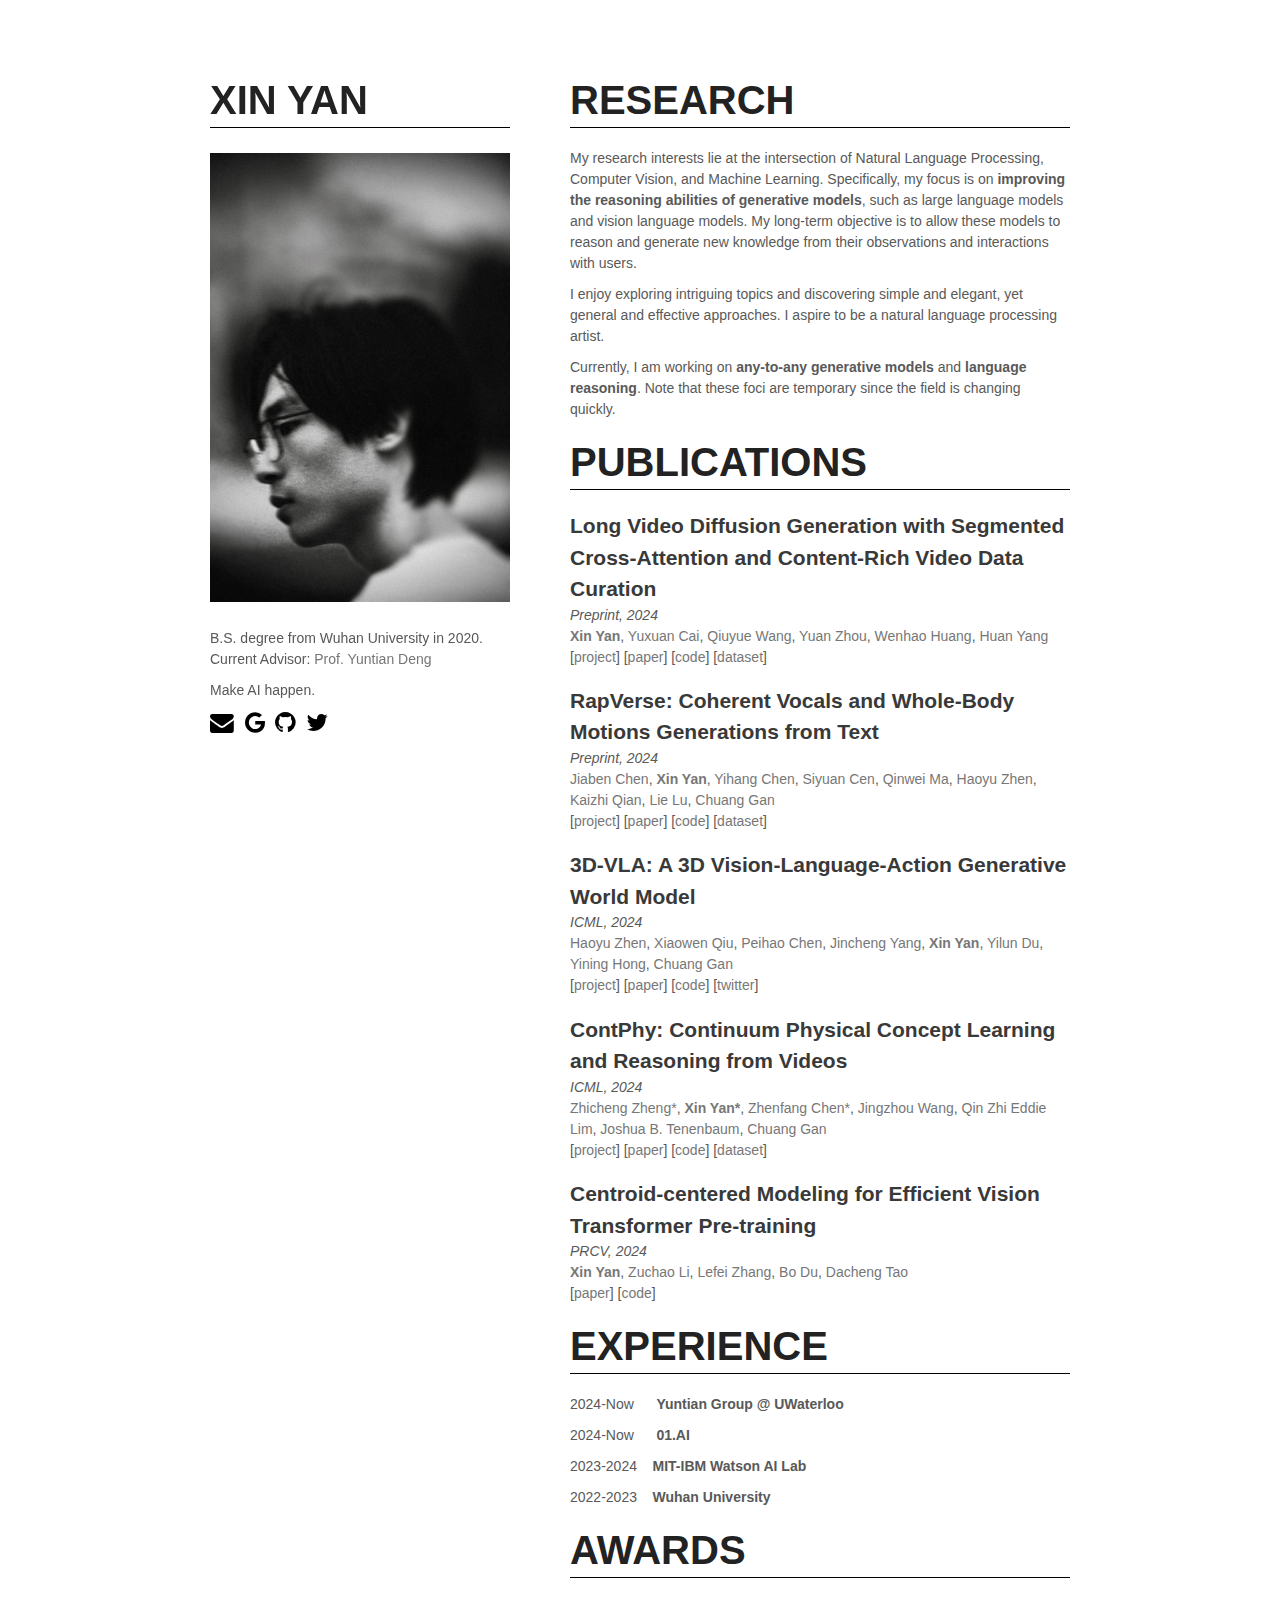
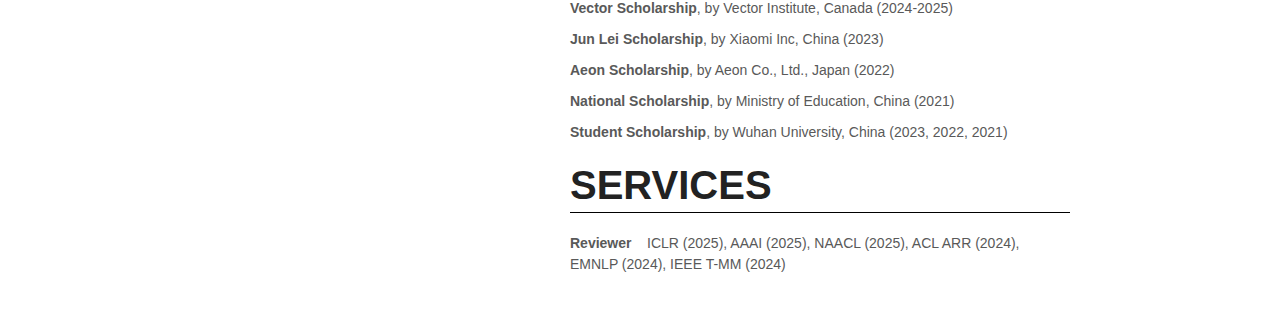
==== commit cbbea919: "Dec 13" ====
--- a/index.html
+++ b/index.html
@@ -72,7 +72,7 @@
             
 
             <!-- <p>University of Waterloo</p> -->
-            <p>MS in CS of MMath at University of Waterloo<br>Supervisor: <a href='https://yuntiandeng.com/'>Prof. Yuntian Deng</a></p>
+            <p>B.S. degree from Wuhan University in 2020.<br>Current Advisor: <a href='https://yuntiandeng.com/'>Prof. Yuntian Deng</a></p>
             <p>Make AI happen.</p>
 
             <a href="mailto:cakeyanxin@gmail.com">
@@ -137,41 +137,46 @@
 
 <hr />
 
-<p>My research interests lie at the intersection of Natural Language Processing, Computer Vision, and Machine Learning. Specifically, my focus is on <strong>improving the reasoning abilities of large generative models</strong>, such as large language models and vision language models. My long-term objective is to allow these models to reason and generate new knowledge from their observations and interactions with users.</p>
+<p>My research interests lie at the intersection of Natural Language Processing, Computer Vision, and Machine Learning. Specifically, my focus is on <strong>improving the reasoning abilities of generative models</strong>, such as large language models and vision language models. My long-term objective is to allow these models to reason and generate new knowledge from their observations and interactions with users.</p>
 
 <p>I enjoy exploring intriguing topics and discovering simple and elegant, yet general and effective approaches. I aspire to be a natural language processing artist.</p>
 
-<p>Currently, I am working on <strong>(vision) language models</strong>. Note that these foci are temporary since the field is changing quickly.</p>
+<p>Currently, I am working on <strong>any-to-any generative models</strong> and <strong>language reasoning</strong>. Note that these foci are temporary since the field is changing quickly.</p>
 
 <h1 id="publications">PUBLICATIONS</h1>
 
 <hr />
 
 <!-- \* equal contribution  -->
+<h2 id="long-video-diffusion-generation-with-segmented-cross-attention-and-content-rich-video-data-curation">Long Video Diffusion Generation with Segmented Cross-Attention and Content-Rich Video Data Curation</h2>
+
+<p><em>Preprint, 2024</em><br />
+<strong><a href="https://cakeyan.github.io/">Xin Yan</a></strong>, <a href="https://scholar.google.com/citations?user=EzYiBeUAAAAJ&amp;hl=en">Yuxuan Cai</a>, <a href="https://openreview.net/profile?id=~Qiuyue_Wang2">Qiuyue Wang</a>, <a href="https://scholar.google.com/citations?hl=en&amp;user=tSDTmxAAAAAJ">Yuan Zhou</a>, <a href="https://scholar.google.com/citations?user=OdE3MsQAAAAJ&amp;hl=zh-CN">Wenhao Huang</a>, <a href="https://hyang0511.github.io/">Huan Yang</a> 
+[<a href="https://presto-video.github.io/">project</a>] [<a href="https://arxiv.org/pdf/2412.01316">paper</a>] [<a href="https://github.com/rhymes-ai/Allegro">code</a>] [<a href="./not_found.html">dataset</a>]</p>
 
 <h2 id="rapverse-coherent-vocals-and-whole-body-motions-generations-from-text">RapVerse: Coherent Vocals and Whole-Body Motions Generations from Text</h2>
 
 <p><em>Preprint, 2024</em><br />
 <a href="https://jiabenchen.github.io/">Jiaben Chen</a>, <strong><a href="https://cakeyan.github.io/">Xin Yan</a></strong>, <a href="https://openreview.net/profile?id=~Yihang_Chen3">Yihang Chen</a>, <a href="https://scholar.google.com/citations?hl=zh-CN&amp;user=U6q4B1UAAAAJ">Siyuan Cen</a>, <a href="https://github.com/Aquahorse">Qinwei Ma</a>, <a href="https://haoyuzhen.com/">Haoyu Zhen</a>, <a href="https://dblp.org/pid/212/6254.html">Kaizhi Qian</a>, <a href="https://scholar.google.com/citations?hl=en&amp;user=EEds7hMAAAAJ">Lie Lu</a>, <a href="http://people.csail.mit.edu/ganchuang/">Chuang Gan</a><br />
-[<a href="https://jiabenchen.github.io/EverybodyRapNow/">project</a>] [<a href="https://arxiv.org/abs/2405.20336">paper</a>] [<a href="./not_found.html">code</a>] [<a href="./not_found.html">dataset</a>] [<a href="./BibTeX/bib_rapverse.html">BibTeX</a>]</p>
+[<a href="https://jiabenchen.github.io/EverybodyRapNow/">project</a>] [<a href="https://arxiv.org/abs/2405.20336">paper</a>] [<a href="./not_found.html">code</a>] [<a href="./not_found.html">dataset</a>]</p>
 
 <h2 id="3d-vla-a-3d-vision-language-action-generative-world-model">3D-VLA: A 3D Vision-Language-Action Generative World Model</h2>
 
 <p><em>ICML, 2024</em><br />
 <a href="https://haoyuzhen.com/">Haoyu Zhen</a>, <a href="https://openreview.net/profile?id=~Xiaowen_Qiu1">Xiaowen Qiu</a>, <a href="https://peihaochen.github.io/">Peihao Chen</a>, <a href="https://github.com/Yang-Chincheng">Jincheng Yang</a>, <strong><a href="https://cakeyan.github.io/">Xin Yan</a></strong>, <a href="https://yilundu.github.io/">Yilun Du</a>, <a href="https://evelinehong.github.io/">Yining Hong</a>, <a href="http://people.csail.mit.edu/ganchuang/">Chuang Gan</a><br />
-[<a href="https://vis-www.cs.umass.edu/3dvla/">project</a>] [<a href="https://arxiv.org/abs/2403.09631">paper</a>] [<a href="https://github.com/UMass-Foundation-Model/3D-VLA">code</a>] [<a href="https://twitter.com/_akhaliq/status/1768490310290530385">twitter</a>]  [<a href="./BibTeX/bib_3dvla.html">BibTeX</a>]</p>
+[<a href="https://vis-www.cs.umass.edu/3dvla/">project</a>] [<a href="https://arxiv.org/abs/2403.09631">paper</a>] [<a href="https://github.com/UMass-Foundation-Model/3D-VLA">code</a>] [<a href="https://twitter.com/_akhaliq/status/1768490310290530385">twitter</a>]</p>
 
 <h2 id="contphy-continuum-physical-concept-learning-and-reasoning-from-videos">ContPhy: Continuum Physical Concept Learning and Reasoning from Videos</h2>
 
 <p><em>ICML, 2024</em><br />
 <a href="https://zzcnewly.github.io/">Zhicheng Zheng*</a>, <strong><a href="https://cakeyan.github.io/">Xin Yan*</a></strong>, <a href="https://zfchenunique.github.io/">Zhenfang Chen*</a>, <a href="https://openreview.net/profile?id=~Jingzhou_Wang3">Jingzhou Wang</a>, <a href="https://www.linkedin.com/in/eddie-lim-ab121a25b/">Qin Zhi Eddie Lim</a>, <a href="https://web.mit.edu/cocosci/josh.html">Joshua B. Tenenbaum</a>, <a href="http://people.csail.mit.edu/ganchuang/">Chuang Gan</a><br />
-[<a href="https://physical-reasoning-project.github.io/">project</a>] [<a href="https://arxiv.org/abs/2402.06119">paper</a>] [<a href="https://github.com/zzcnewly/ContPhy-Gen">code</a>] [<a href="https://huggingface.co/datasets/zzcnewly/ContPhy_Dataset">dataset</a>] [<a href="./BibTeX/bib_contphy.html">BibTeX</a>]</p>
+[<a href="https://physical-reasoning-project.github.io/">project</a>] [<a href="https://arxiv.org/abs/2402.06119">paper</a>] [<a href="https://github.com/zzcnewly/ContPhy-Gen">code</a>] [<a href="https://huggingface.co/datasets/zzcnewly/ContPhy_Dataset">dataset</a>]</p>
 
 <h2 id="centroid-centered-modeling-for-efficient-vision-transformer-pre-training">Centroid-centered Modeling for Efficient Vision Transformer Pre-training</h2>
 
 <p><em>PRCV, 2024</em><br />
 <strong><a href="https://cakeyan.github.io">Xin Yan</a></strong>, <a href="https://zcli-charlie.github.io/">Zuchao Li</a>, <a href="https://scholar.google.com/citations?user=BLKHwNwAAAAJ&amp;hlhome">Lefei Zhang</a>, <a href="https://scholar.google.com/citations?user=Shy1gnMAAAAJ&amp;hl">Bo Du</a>, <a href="https://scholar.google.com/citations?user=RwlJNLcAAAAJ&amp;hl">Dacheng Tao</a><br />
-[<a href="https://arxiv.org/abs/2303.04664">paper</a>] [<a href="https://github.com/Cakeyan/CCViT_Public">code</a>] [<a href="./BibTeX/bib_ccvit.html">BibTeX</a>]</p>
+[<a href="https://arxiv.org/abs/2303.04664">paper</a>] [<a href="https://github.com/Cakeyan/CCViT_Public">code</a>]</p>
 
 <h1 id="experience">EXPERIENCE</h1>
 
@@ -203,7 +208,7 @@
 
 <hr />
 
-<p><strong>Reviewer</strong>    ACL ARR (2024), EMNLP (CustomNLP4U Workshop 2024), ICLR (2025)</p>
+<p><strong>Reviewer</strong>    ICLR (2025), AAAI (2025), NAACL (2025), ACL ARR (2024), EMNLP (2024), IEEE T-MM (2024)</p>
 
 
         </section>
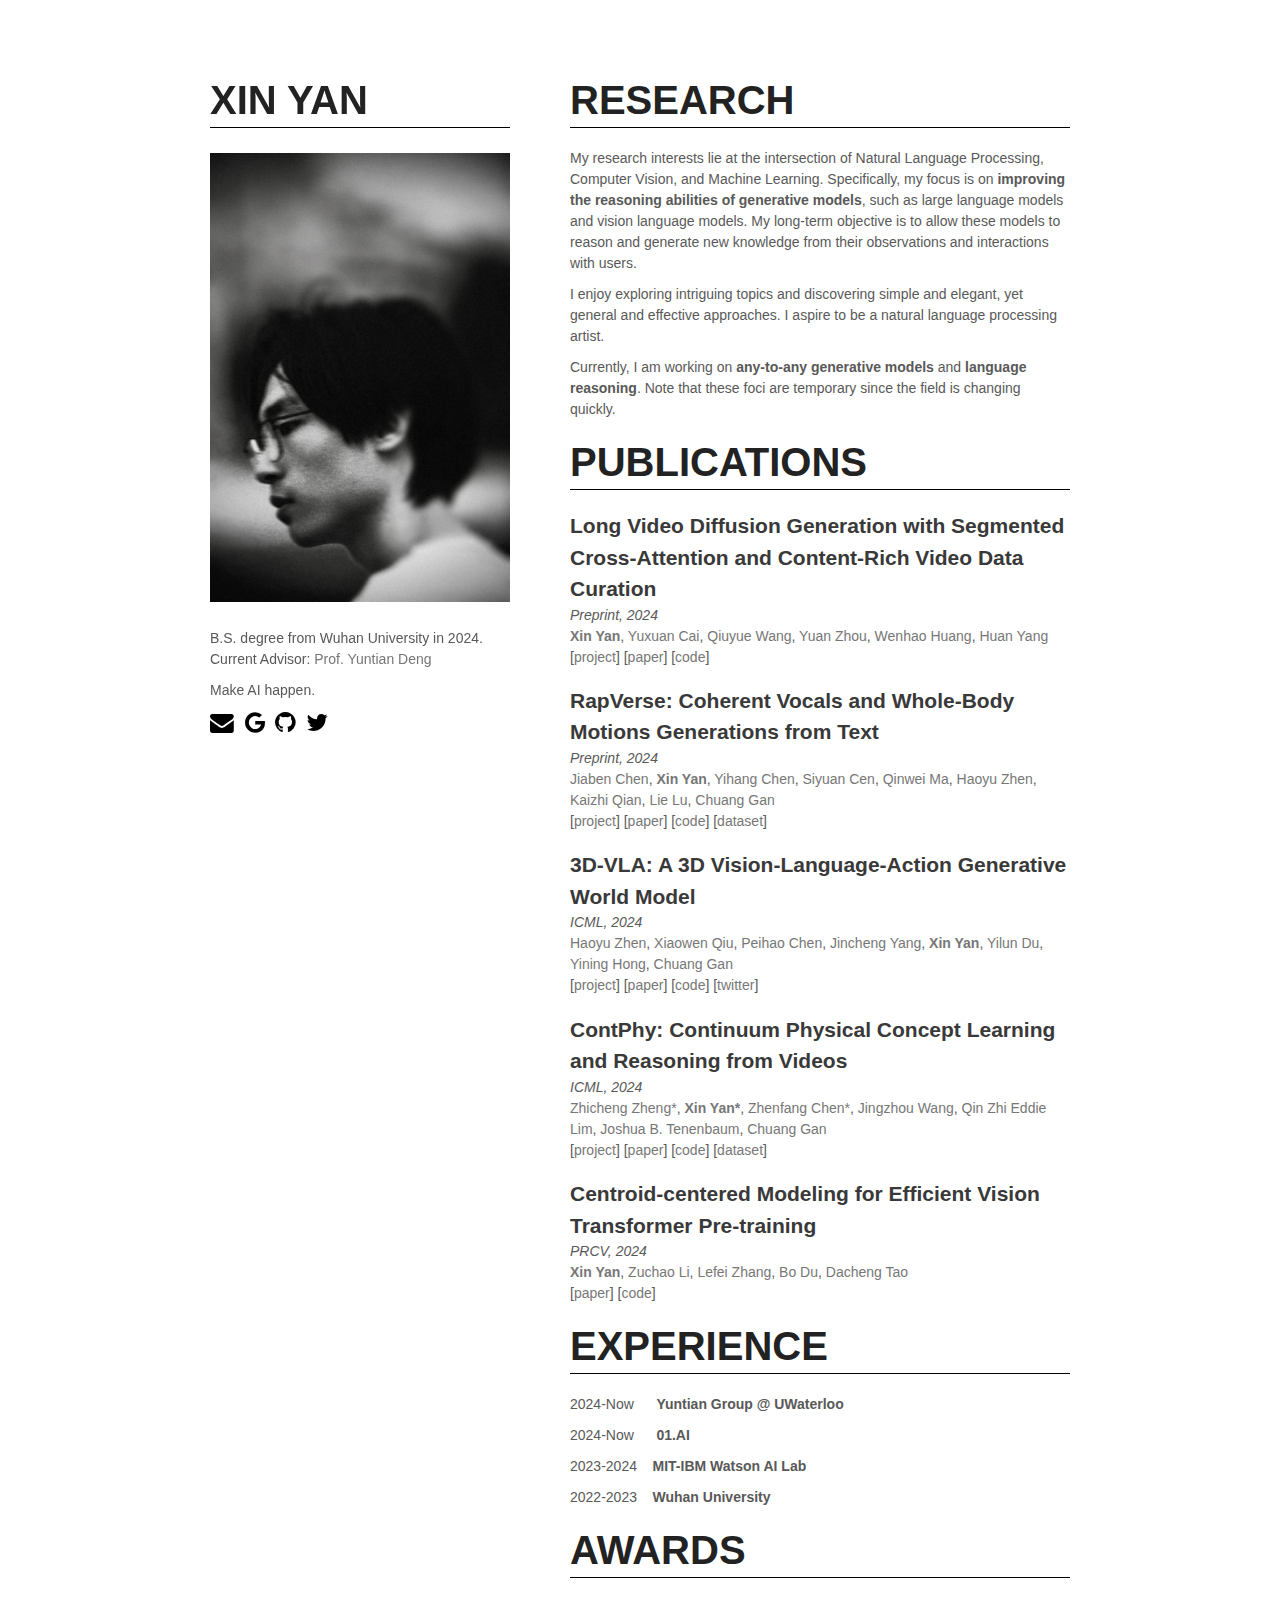
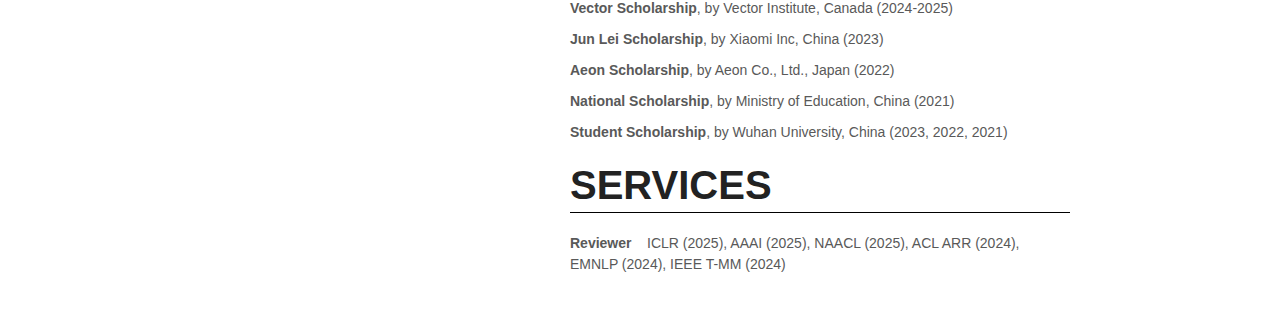
==== commit 4daa8a26: "Update index.html" ====
--- a/index.html
+++ b/index.html
@@ -72,7 +72,7 @@
             
 
             <!-- <p>University of Waterloo</p> -->
-            <p>B.S. degree from Wuhan University in 2020.<br>Current Advisor: <a href='https://yuntiandeng.com/'>Prof. Yuntian Deng</a></p>
+            <p>B.S. degree from Wuhan University in 2024.<br>Current Advisor: <a href='https://yuntiandeng.com/'>Prof. Yuntian Deng</a></p>
             <p>Make AI happen.</p>
 
             <a href="mailto:cakeyanxin@gmail.com">
@@ -151,8 +151,8 @@
 <h2 id="long-video-diffusion-generation-with-segmented-cross-attention-and-content-rich-video-data-curation">Long Video Diffusion Generation with Segmented Cross-Attention and Content-Rich Video Data Curation</h2>
 
 <p><em>Preprint, 2024</em><br />
-<strong><a href="https://cakeyan.github.io/">Xin Yan</a></strong>, <a href="https://scholar.google.com/citations?user=EzYiBeUAAAAJ&amp;hl=en">Yuxuan Cai</a>, <a href="https://openreview.net/profile?id=~Qiuyue_Wang2">Qiuyue Wang</a>, <a href="https://scholar.google.com/citations?hl=en&amp;user=tSDTmxAAAAAJ">Yuan Zhou</a>, <a href="https://scholar.google.com/citations?user=OdE3MsQAAAAJ&amp;hl=zh-CN">Wenhao Huang</a>, <a href="https://hyang0511.github.io/">Huan Yang</a> 
-[<a href="https://presto-video.github.io/">project</a>] [<a href="https://arxiv.org/pdf/2412.01316">paper</a>] [<a href="https://github.com/rhymes-ai/Allegro">code</a>] [<a href="./not_found.html">dataset</a>]</p>
+<strong><a href="https://cakeyan.github.io/">Xin Yan</a></strong>, <a href="https://scholar.google.com/citations?user=EzYiBeUAAAAJ&amp;hl=en">Yuxuan Cai</a>, <a href="https://openreview.net/profile?id=~Qiuyue_Wang2">Qiuyue Wang</a>, <a href="https://scholar.google.com/citations?hl=en&amp;user=tSDTmxAAAAAJ">Yuan Zhou</a>, <a href="https://scholar.google.com/citations?user=OdE3MsQAAAAJ&amp;hl=zh-CN">Wenhao Huang</a>, <a href="https://hyang0511.github.io/">Huan Yang</a><br />
+[<a href="https://presto-video.github.io/">project</a>] [<a href="https://arxiv.org/pdf/2412.01316">paper</a>] [<a href="https://github.com/Cakeyan/Presto">code</a>]</p>
 
 <h2 id="rapverse-coherent-vocals-and-whole-body-motions-generations-from-text">RapVerse: Coherent Vocals and Whole-Body Motions Generations from Text</h2>
 
@@ -251,4 +251,4 @@
     </script>
 </body>
 
-</html>+</html>
